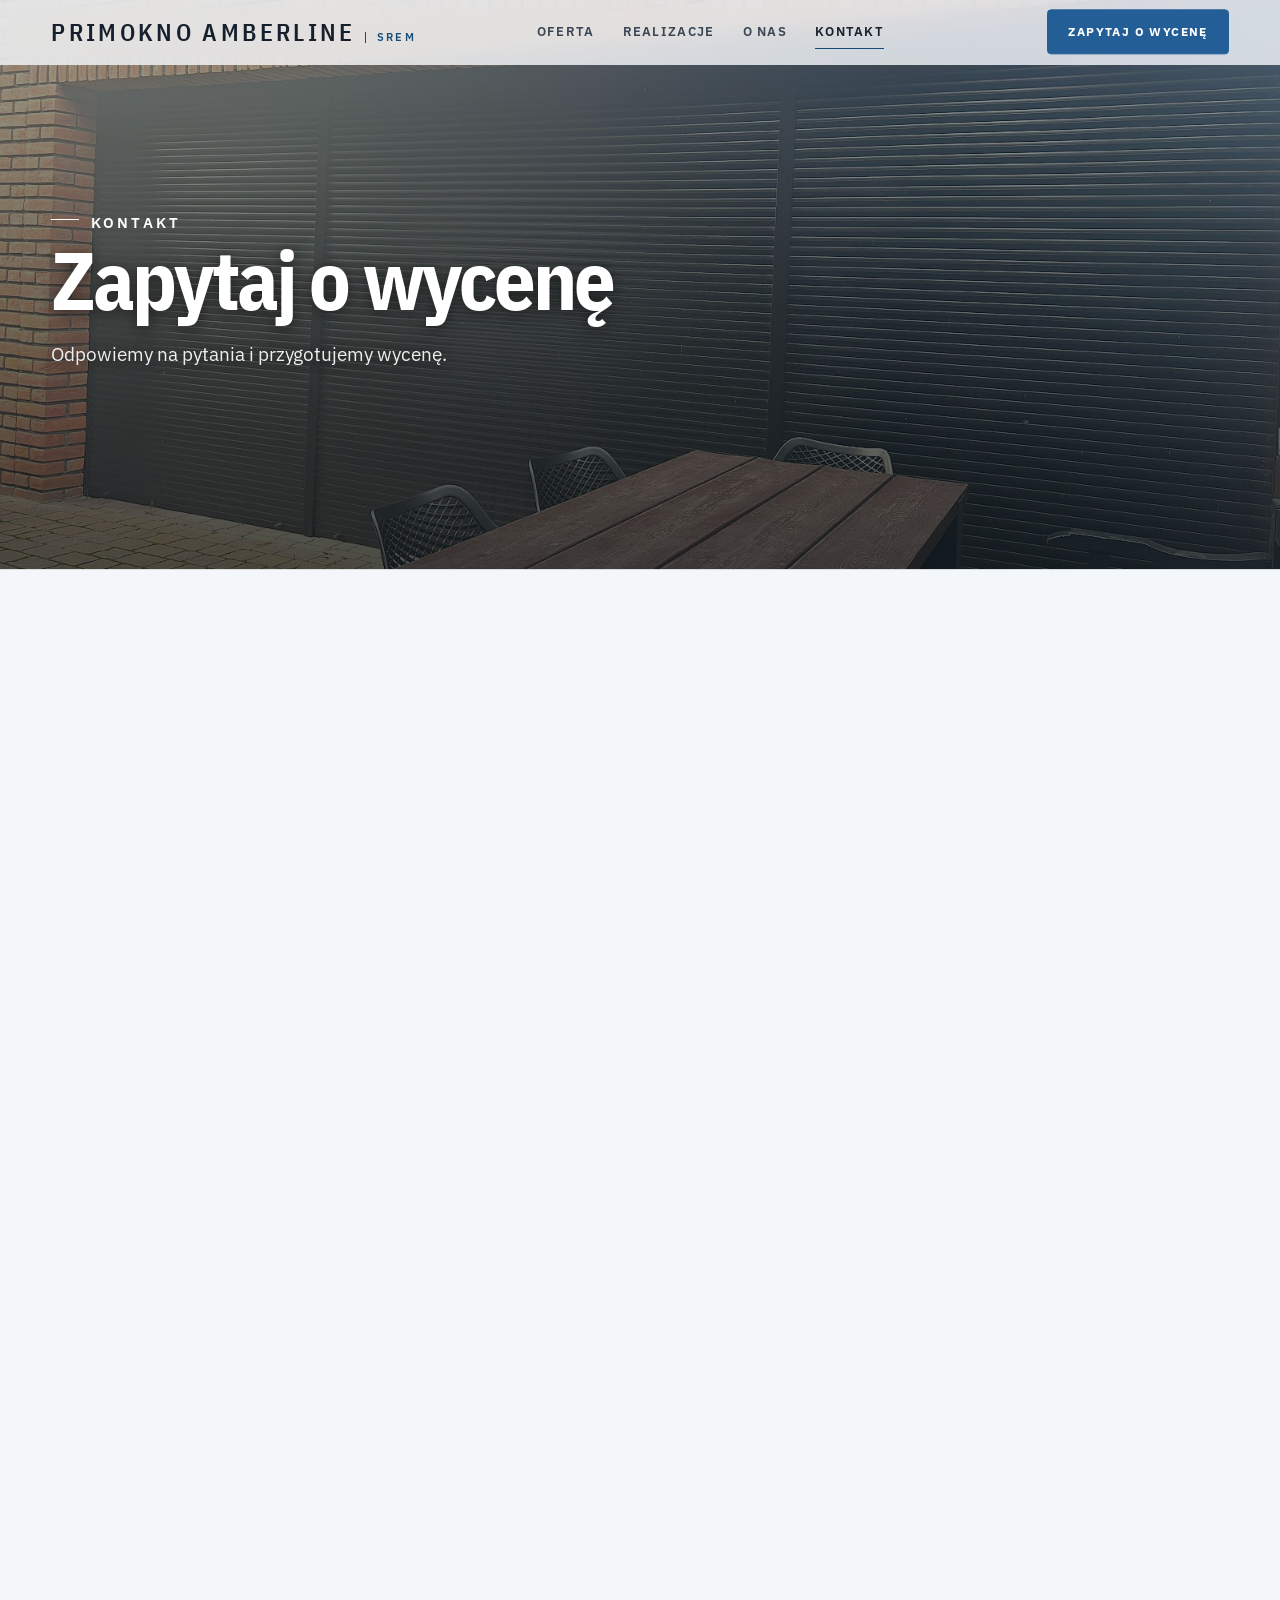
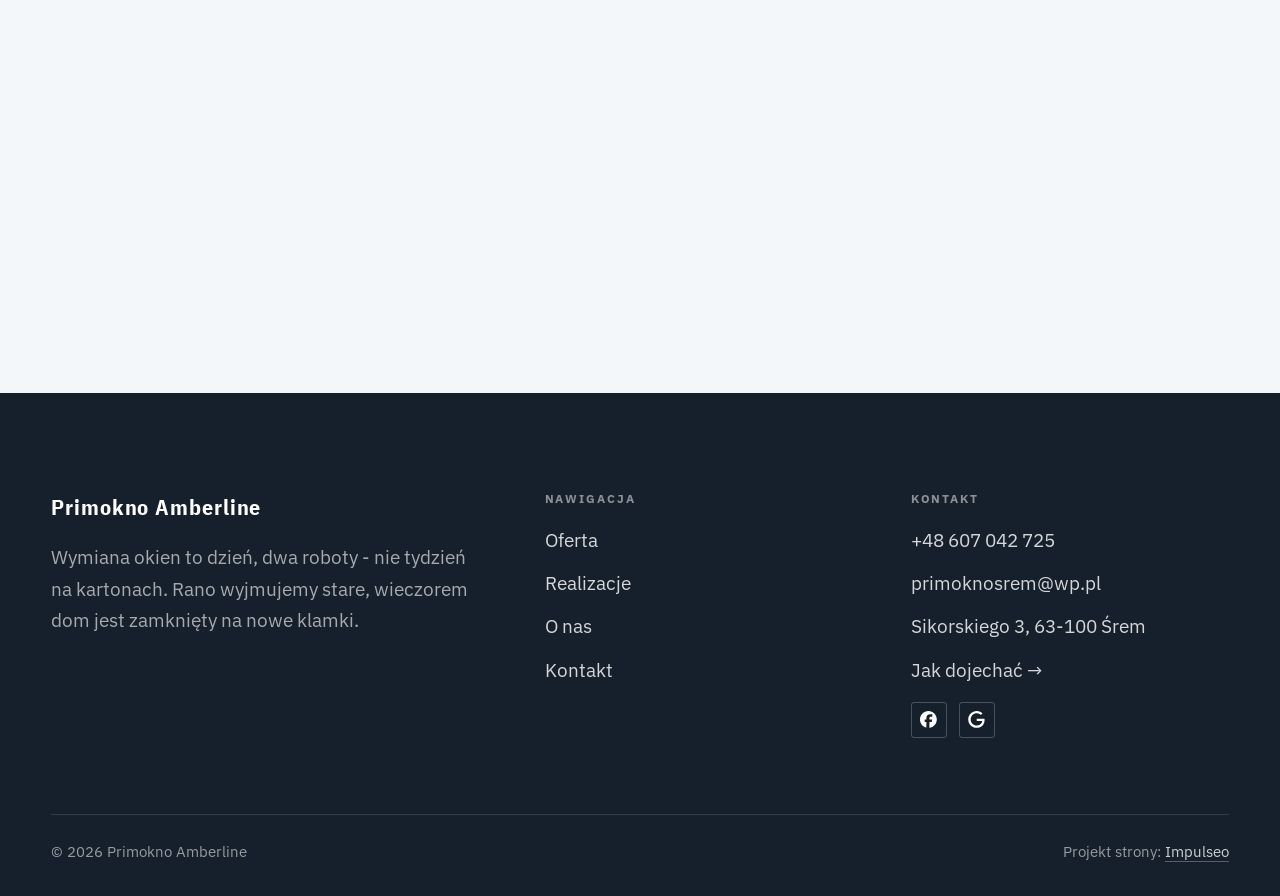
==== kontakt.html @ 6c0e85c3 "Strona demo: primokno-amberline" ====
<!DOCTYPE html>
<html lang="pl">
<head>
<meta charset="UTF-8">
<meta name="viewport" content="width=device-width, initial-scale=1.0">
<title>Kontakt - Primokno Amberline</title>
<meta name="description" content="Kontakt Primokno Amberline - Sikorskiego 3, 63-100 Śrem">
<link rel="canonical" href="https://kris20032.github.io/primokno-amberline/kontakt.html">
<meta name="robots" content="noindex, nofollow">
<meta property="og:type" content="website">
<meta property="og:locale" content="pl_PL">
<meta property="og:site_name" content="Primokno Amberline">
<meta property="og:title" content="Kontakt - Primokno Amberline">
<meta property="og:description" content="Kontakt Primokno Amberline - Sikorskiego 3, 63-100 Śrem">
<meta property="og:url" content="https://kris20032.github.io/primokno-amberline/kontakt.html">
<meta property="og:image" content="https://kris20032.github.io/primokno-amberline/img/og.jpg">
<meta property="og:image:width" content="1200">
<meta property="og:image:height" content="630">
<meta name="twitter:card" content="summary_large_image">
<link rel="preconnect" href="https://fonts.googleapis.com">
<link rel="preconnect" href="https://fonts.gstatic.com" crossorigin>
<link href="https://fonts.googleapis.com/css2?family=IBM+Plex+Sans+Condensed:wght@500;600;700&family=IBM+Plex+Sans:wght@400;500;600&display=swap" rel="stylesheet">
<link rel="stylesheet" href="assets/styles.css?v=f9ef40aa">
</head>
<body>

<header class="nav">
  <div class="wrap nav-inner">
    <a class="brand" href="index.html"><span class="name">Primokno Amberline</span><span class="sub">Śrem</span></a>
    <nav class="nav-links">
      <a href="oferta.html">Oferta</a>
      <a href="realizacje.html">Realizacje</a>
      <a href="o-nas.html">O nas</a>
      <a href="kontakt.html" class="active" aria-current="page">Kontakt</a>
      <a href="kontakt.html" class="btn btn-accent">Zapytaj o wycenę</a>
    </nav>
    <button class="nav-toggle" aria-label="Menu"><span></span><span></span><span></span></button>
  </div>
</header>

<main>
<section class="pagehead">
  <img src="img/g1.jpg" alt="Primokno Amberline - Zapytaj o wycenę" width="1600" height="1200" decoding="async">
  <div class="wrap">
    <span class="eyebrow">Kontakt</span>
    <h1>Zapytaj o wycenę</h1>
    <p>Odpowiemy na pytania i przygotujemy wycenę.</p>
  </div>
</section>
<section>
  <div class="wrap contact-grid">
    <div class="reveal">
      <span class="eyebrow">Dane kontaktowe</span>
      <h2 style="margin:var(--space-4) 0 var(--space-6)">Primokno Amberline</h2>
      <div class="info-list">
        <div class="info-row"><div class="ic"><svg class="ico-tel" width="16" height="16" viewBox="0 0 24 24" fill="none" aria-hidden="true"><path d="M6.6 10.8a15.5 15.5 0 0 0 6.6 6.6l2.2-2.2a1 1 0 0 1 1-.24 11.4 11.4 0 0 0 3.6.58 1 1 0 0 1 1 1V20a1 1 0 0 1-1 1A17 17 0 0 1 3 4a1 1 0 0 1 1-1h3.5a1 1 0 0 1 1 1c0 1.25.2 2.46.58 3.6a1 1 0 0 1-.25 1l-2.23 2.2Z" fill="currentColor"/></svg></div><div><div class="lbl">Telefon</div><a class="val" href="tel:+48607042725">+48 607 042 725</a></div></div>
        <div class="info-row"><div class="ic"><svg class="ico-mail" width="16" height="16" viewBox="0 0 24 24" fill="none" aria-hidden="true"><rect x="3.2" y="5.5" width="17.6" height="13" rx="1.6" stroke="currentColor" stroke-width="1.6"/><path d="M4 7l8 6 8-6" stroke="currentColor" stroke-width="1.6" stroke-linecap="round" stroke-linejoin="round"/></svg></div><div><div class="lbl">E-mail</div><a class="val" href="mailto:primoknosrem@wp.pl">primoknosrem@wp.pl</a></div></div>
        <div class="info-row"><div class="ic"><svg class="ico-pin" width="16" height="16" viewBox="0 0 24 24" fill="none" aria-hidden="true"><path d="M12 21s7-6.1 7-11.5A7 7 0 0 0 5 9.5C5 14.9 12 21 12 21Z" stroke="currentColor" stroke-width="1.6" fill="none"/><circle cx="12" cy="9.5" r="2.4" fill="currentColor"/></svg></div><div><div class="lbl">Adres</div><div class="val">Sikorskiego 3, 63-100 Śrem</div></div></div>
      </div>
    </div>
    <div class="reveal">
      <form class="form" action="https://formsubmit.co/primoknosrem@wp.pl" method="POST">
        <input type="hidden" name="_subject" value="Zapytanie ze strony Primokno Amberline">
        <input type="hidden" name="_captcha" value="false">
        <input type="hidden" name="_template" value="table">
        <div class="fld"><label for="name">Imię / firma</label><input id="name" name="name" type="text" placeholder="np. Jan Kowalski" required></div>
        <div class="fld"><label for="email">E-mail</label><input id="email" name="email" type="email" placeholder="adres@email.pl" required></div>
        <div class="fld"><label for="phone">Telefon</label><input id="phone" name="phone" type="tel" placeholder="+48 ..."></div>
        <div class="fld"><label for="msg">Czego dotyczy zapytanie?</label><textarea id="msg" name="message" placeholder="Napisz krótko, w czym możemy pomóc" required></textarea></div>
        <button type="submit" class="btn btn-accent" style="width:100%;justify-content:center">Wyślij zapytanie <span class="arr">→</span></button>
        <p class="note">Wiadomość trafi bezpośrednio do nas. Można też zadzwonić: +48 607 042 725.</p>
      </form>
    </div>
  </div>
</section>
<section style="padding-top:0">
  <div class="wrap reveal">
    <iframe class="map" title="Primokno Amberline - Śrem" src="https://maps.google.com/maps?q=52.0890718%2C17.0141598&z=15&output=embed" loading="lazy" referrerpolicy="no-referrer-when-downgrade"></iframe>
  </div>
</section>
</main>

<footer>
  <div class="wrap">
    <div class="foot-grid">
      <div class="foot-brand">
        <div class="name">Primokno Amberline</div>
        <p>Wymiana okien to dzień, dwa roboty - nie tydzień na kartonach. Rano wyjmujemy stare, wieczorem dom jest zamknięty na nowe klamki.</p>
      </div>
      <div class="foot-col">
        <h4>Nawigacja</h4>
        <a href="oferta.html">Oferta</a>
        <a href="realizacje.html">Realizacje</a>
        <a href="o-nas.html">O nas</a>
        <a href="kontakt.html">Kontakt</a>
      </div>
      <div class="foot-col">
        <h4>Kontakt</h4>
        <a href="tel:+48607042725">+48 607 042 725</a>
        <a href="mailto:primoknosrem@wp.pl">primoknosrem@wp.pl</a>
        <p>Sikorskiego 3, 63-100 Śrem</p>
        <a href="https://maps.google.com/?cid=6396037411283743260&g_mp=Cidnb29nbGUubWFwcy5wbGFjZXMudjEuUGxhY2VzLlNlYXJjaFRleHQQAhgEIAA" target="_blank" rel="noopener">Jak dojechać →</a>
      <div class="foot-soc">
        <a class="soc" href="https://www.facebook.com/p/Primokno-Amberline-100063574358501/?locale=pl_PL" target="_blank" rel="noopener" aria-label="Facebook - Primokno Amberline"><svg viewBox="0 0 24 24" aria-hidden="true" focusable="false"><path d="M9.101 23.691v-7.98H6.627v-3.667h2.474v-1.58c0-4.085 1.848-5.978 5.858-5.978.401 0 .955.042 1.468.103a8.68 8.68 0 0 1 1.141.195v3.325a8.623 8.623 0 0 0-.653-.036 26.805 26.805 0 0 0-.733-.009c-.707 0-1.259.096-1.675.309a1.686 1.686 0 0 0-.679.622c-.258.42-.374.995-.374 1.752v1.297h3.919l-.386 2.103-.287 1.564h-3.246v8.245C19.396 23.238 24 18.179 24 12.044c0-6.627-5.373-12-12-12s-12 5.373-12 12c0 5.628 3.874 10.35 9.101 11.647Z" fill="currentColor"/></svg></a>
        <a class="soc" href="https://maps.google.com/?cid=6396037411283743260&g_mp=Cidnb29nbGUubWFwcy5wbGFjZXMudjEuUGxhY2VzLlNlYXJjaFRleHQQAhgEIAA" target="_blank" rel="noopener" aria-label="Google - Primokno Amberline"><svg viewBox="0 0 24 24" aria-hidden="true" focusable="false"><path d="M12.48 10.92v3.28h7.84c-.24 1.84-.853 3.187-1.787 4.133-1.147 1.147-2.933 2.4-6.053 2.4-4.827 0-8.6-3.893-8.6-8.72s3.773-8.72 8.6-8.72c2.6 0 4.507 1.027 5.907 2.347l2.307-2.307C18.747 1.44 16.133 0 12.48 0 5.867 0 .307 5.387.307 12s5.56 12 12.173 12c3.573 0 6.267-1.173 8.373-3.36 2.16-2.16 2.84-5.213 2.84-7.667 0-.76-.053-1.467-.173-2.053H12.48z" fill="currentColor"/></svg></a>
      </div>
      </div>
    </div>
    <div class="foot-bot">
      <span>© 2026 Primokno Amberline</span>
      <span>Projekt strony: <a class="foot-credit" href="https://impulseo.pl" target="_blank" rel="noopener">Impulseo</a></span>
    </div>
  </div>
</footer>
<div class="sticky-reserve"><a class="sr-book" href="kontakt.html">Zapytaj o wycenę</a><a class="sr-call" href="tel:+48607042725" aria-label="Zadzwoń"><svg class="ico-tel" width="16" height="16" viewBox="0 0 24 24" fill="none" aria-hidden="true"><path d="M6.6 10.8a15.5 15.5 0 0 0 6.6 6.6l2.2-2.2a1 1 0 0 1 1-.24 11.4 11.4 0 0 0 3.6.58 1 1 0 0 1 1 1V20a1 1 0 0 1-1 1A17 17 0 0 1 3 4a1 1 0 0 1 1-1h3.5a1 1 0 0 1 1 1c0 1.25.2 2.46.58 3.6a1 1 0 0 1-.25 1l-2.23 2.2Z" fill="currentColor"/></svg></a></div>
<div class="demo-wazne" data-do="2026-11-10" data-cykl="3" hidden><svg class="dw-ico" width="13" height="13" viewBox="0 0 24 24" fill="none" aria-hidden="true"><circle cx="12" cy="12" r="8.6" stroke="currentColor" stroke-width="1.8"/><path d="M12 7.2V12l3.3 2" stroke="currentColor" stroke-width="1.8" stroke-linecap="round"/></svg><span class="dw-txt"></span></div>

<script src="assets/main.js"></script>
</body>
</html>
---- assets/styles.css ----
/* ============================================================
   STOLBASZ — premium, architektoniczny B2B fit-out
   Jasna paleta, zero brązu. System wg premium-web-craft.
   Projekt strony: Impulseo (impulseo.pl)
   ============================================================ */

:root{
  /* PALETA — jasna, architektoniczna, chłodna */
  --paper:#F4F7FA;          /* główne tło */
  --paper-2:#E7EDF3;        /* sekcje alternatywne (chłodny jasny szary) */
  --paper-3:#E7EDF3;        /* delikatne wypełnienia */
  --ink:#16202C;            /* tekst główny — chłodny grafit */
  --ink-soft:#3A4654;       /* nagłówki drugorzędne */
  --muted:#5C6672;          /* tekst poboczny */
  --line:rgba(22,32,44,.12);/* hairline */
  --accent:#235E96;         /* stonowany petrol-slate — jedyny akcent */
  --accent-d:#1A4A78;
  --accent-soft:rgba(35,94,150,.10);
  --dark:#16202C;           /* sekcje ciemne (stopka/CTA) */

  /* HOVER ZDJĘĆ — JEDEN standard dla całego silnika (decyzja K. 04.08.2026, artefakt z wariantami).
     AKTUALNE (K.+Szymon 09.08.2026, wybór z artefaktu 6 wariantów): zoom 1.05 przy 1.4s -
     przy tak długim czasie mocniejszy kadr NIE skacze, tylko „oddycha". Poprzedni standard
     (1.02 / .55s z 04.08) odbierany jako dynamiczny i szybki.
     Spoczynek lekko przygaszony, ale TYLKO tam, gdzie jest mysz (@media hover:hover) —
     na telefonie zdjęcia zostają w pełnej jasności. */
  --img-zoom:1.05;                   /* K.+Szymon 09.08: wariant F z artefaktu porównawczego */
  --img-rest:brightness(.95) saturate(.99);
  --img-hot:brightness(1.06) saturate(1.05);
  --img-dur:1.4s;                    /* K.+Szymon 09.08 (wariant F): powoli = elegancko */
  --img-ease:cubic-bezier(.16,.84,.44,1);  /* miękki ogon, efekt „oddychania" */

  /* ODSTĘPY — skala 4/8 */
  --space-1:4px; --space-2:8px; --space-3:12px; --space-4:16px; --space-5:24px;
  --space-6:32px; --space-7:48px; --space-8:64px; --space-9:96px; --space-10:128px;

  /* TYPOGRAFIA — fluid clamp() (skala podbita 16.07.2026: większe, czytelniejsze litery — uwaga Adama) */
  --text-sm:clamp(.9rem,.87rem + .12vw,1rem);
  --text-base:clamp(1.08rem,1.04rem + .18vw,1.2rem);
  --text-lg:clamp(1.24rem,1.15rem + .34vw,1.44rem);
  --text-h3:clamp(1.34rem,1.22rem + .55vw,1.66rem);
  --text-h2:clamp(2.1rem,1.66rem + 2.1vw,3.1rem);
  --text-h1:clamp(2.9rem,2.1rem + 4vw,5.1rem);

  /* PROMIENIE — architektoniczne, raczej ostre */
  --r-sm:3px; --r-md:6px; --r-lg:10px;

  /* RUCH */
  --ease:cubic-bezier(.25,.46,.45,.94); --dur:.24s;

  /* CIENIE — miękkie, warstwowe */
  --sh-sm:0 1px 2px rgba(16,24,32,.04), 0 2px 8px rgba(16,24,32,.05);
  --sh-md:0 2px 6px rgba(16,24,32,.05), 0 12px 28px -8px rgba(16,24,32,.12);
  --sh-lg:0 6px 14px rgba(16,24,32,.07), 0 26px 56px -18px rgba(16,24,32,.22);

  --hairline:1px solid var(--line);

  --font-display:'IBM Plex Sans Condensed','IBM Plex Sans',sans-serif;
  --font-body:'IBM Plex Sans',sans-serif;
}

*{box-sizing:border-box;margin:0;padding:0}
html{scroll-behavior:smooth}
body{
  font-family:var(--font-body);
  font-size:var(--text-base);
  line-height:1.65;
  color:var(--ink);
  background:var(--paper);
  -webkit-font-smoothing:antialiased;
  text-rendering:optimizeLegibility;
}
img{max-width:100%;height:auto;display:block}  /* height:auto = width/height z atrybutów trzyma proporcje (TOP#12) */
a{color:inherit;text-decoration:none}

.wrap{width:min(92%,1180px);margin-inline:auto}
section{padding-block:clamp(52px,6.5vw,96px)}

h1,h2,h3{font-family:var(--font-display);font-weight:700;line-height:1.08;letter-spacing:-.02em;color:var(--ink)}
h1{font-size:var(--text-h1);letter-spacing:-.035em}
h2{font-size:var(--text-h2);letter-spacing:-.025em}
h3{font-size:var(--text-h3)}
/* MIARA — długość wiersza. WCAG 2.2 SC 1.4.8: max 80 znaków; Butterick: 45–90.
   68ch daje realnie 72–78 znaków polskiego tekstu, czyli z zapasem pod granicą.
   Wcześniej limit miał TYLKO <p> — <li>, <blockquote> i <dd> nie miały żadnego,
   i to jedyny powód, dla którego 23 bloki na dwóch oddanych stronach jadą po
   83–106 znaków w wierszu (pomiar 07.08.2026, bramka `miara`).
   ⚠️ Listy i definicje ograniczamy TYLKO bez klasy: `ul`/`ol` z klasą to u nas
   układ (siatki kafli, menu), a nie tekst ciągły — tam miarę wyznacza układ. */
/* 60ch, nie 68ch (K. 10.08): po zmianie fontów na węższe kroje (DM Sans i spółka)
   w 68ch mieściło się ~90 znaków - bramka pikselowa słusznie zgłaszała przekroczenie
   granicy 80. Pomiar na żywej przeglądarce: 60ch = 90 znaków, 53ch = ~78 znaków, czyli normę WCAG 1.4.8. */
:root{ --miara:53ch }
p{max-width:min(100%,var(--miara))}
blockquote,
ul:not([class])>li, ol:not([class])>li,
dl:not([class])>dd{max-width:min(100%,var(--miara))}

/* ⚠️ Świadomie BEZ wyjątku `.tile p,.card p,.svc p{max-width:none}`, choć nasuwa się sam:
   te akapity BYŁY już ograniczone (stare `p{max-width:65ch}`), więc „wyjątek" nie odblokowałby
   niczego nowego — tylko ROZLUŹNIŁ stan sprzed zmiany na wszystkich demach naraz.
   `figcaption` żadna z reguł wyżej nie dotyczy, więc też nie potrzebuje zwolnienia. */

/* ŁAMANIE. `balance` wyrównuje długości wierszy w nagłówku, `pretty` pilnuje ostatniego
   wiersza akapitu, żeby nie został w nim jeden wyraz. Obsługiwane od Chrome 117 /
   Safari 17.5; starsze przeglądarki po prostu ignorują tę własność.
   `text-wrap:pretty` nie występowało dotąd ANI RAZ w silniku ani w repo klientów. */
h1,h2,h3,.lead,.lede{text-wrap:balance}
p,li,blockquote,dd{text-wrap:pretty}

.eyebrow{
  font-family:var(--font-body);
  font-size:var(--text-sm);
  font-weight:600;
  letter-spacing:.18em;
  text-transform:uppercase;
  color:var(--accent);
  display:inline-flex;align-items:center;gap:var(--space-3);
}
/* flex:none + margin-top = kreska trzyma się PIERWSZEJ linii. Wcześniej align-items:center
   centrowało ją względem całego bloku i przy zawinięciu (długi kicker typu
   „…WNĘTRZ · LESZNO · OD 2019") druga linia lądowała z brzydkim wcięciem. */
.eyebrow{align-items:flex-start}
.eyebrow>*,.eyebrow{text-wrap:balance}   /* dlugi kicker lamal sie na sierote typu samo „2019" w drugiej linii */
.eyebrow::before{content:"";width:28px;height:1px;background:var(--accent);display:inline-block;flex:none;margin-top:.62em}

.muted{color:var(--muted)}
.lead{font-size:var(--text-lg);line-height:1.55;color:var(--ink-soft);max-width:50ch}

/* ---------- BUTTONS ---------- */
.btn{
  display:inline-flex;align-items:center;gap:var(--space-2);
  font-weight:600;font-size:var(--text-sm);letter-spacing:.02em;
  padding:var(--space-4) var(--space-6);
  border-radius:var(--r-sm);
  transition:transform var(--dur) var(--ease),box-shadow var(--dur) var(--ease),background var(--dur) var(--ease);
  cursor:pointer;border:1px solid transparent;
}
.btn-accent{background:var(--accent);color:#fff;box-shadow:var(--sh-sm)}
.btn-accent:hover{background:var(--accent-d);transform:translateY(-2px);box-shadow:var(--sh-md)}
.btn-accent:active{transform:translateY(0);box-shadow:var(--sh-sm)}
.btn-ghost{background:transparent;color:var(--ink);border-color:var(--line)}
.btn-ghost:hover{border-color:var(--accent);color:var(--accent);transform:translateY(-2px)}
.btn-light{background:#fff;color:var(--ink);box-shadow:var(--sh-sm)}
.btn-light:hover{transform:translateY(-2px);box-shadow:var(--sh-md)}
.btn .arr{transition:transform var(--dur) var(--ease)}
.btn:hover .arr{transform:translateX(4px)}

/* ---------- NAV ---------- */
.nav{
  position:sticky;top:0;z-index:50;
  background:color-mix(in srgb,var(--paper) 88%,transparent);
  backdrop-filter:saturate(140%) blur(10px);
  border-bottom:var(--hairline);
}
.nav-inner{display:flex;align-items:center;justify-content:space-between;gap:var(--space-5);height:72px}
/* ANTY-NACHODZENIE (K. 05.08.2026): długa nazwa firmy + przycisk z pełnym numerem nie mieściły się w pasku
   i flex ściskał linki PONIŻEJ ich treści - "Kontakt" wchodził na ramkę "Zadzwoń +48 ...". Teraz ustępuje
   nazwa marki (skrót wielokropkiem), a menu i przycisk nigdy się nie kurczą ani nie zachodzą na siebie. */
.brand{display:flex;flex-direction:column;line-height:1;min-width:0;flex:0 1 auto}
.brand .name{font-family:var(--font-display);font-weight:800;font-size:1.35rem;letter-spacing:.04em;white-space:nowrap;overflow:hidden;text-overflow:ellipsis}
.brand .sub{font-size:.62rem;letter-spacing:.34em;text-transform:uppercase;color:var(--muted);margin-top:5px;white-space:nowrap;overflow:hidden;text-overflow:ellipsis}
.nav-links{display:flex;align-items:center;gap:var(--space-6);flex:0 0 auto}
.nav-links a{font-size:var(--text-sm);font-weight:500;color:var(--ink-soft);position:relative;padding-block:4px;white-space:nowrap;transition:color var(--dur) var(--ease)}
.nav-links a::after{content:"";position:absolute;left:0;bottom:0;width:0;height:1.5px;background:var(--accent);transition:width var(--dur) var(--ease)}
.nav-links a:hover,.nav-links a.active{color:var(--ink)}
.nav-links a:hover::after,.nav-links a.active::after{width:100%}
.nav-links .btn{padding:var(--space-2) var(--space-5)}
/* przyciski w nav: właściwy kolor (przebij .nav-links a) + bez podkreślenia */
.nav-links a.btn-accent{color:#fff}
.nav-links a.btn-ghost,.nav-links a.btn-light{color:var(--ink)}
/* CTA w pasku: NIE podkreślenie spod linków menu, ale ten sam przelatujący błysk,
   co na wszystkich innych przyciskach (zgłoszenie K. 13.08.2026 - „na hero jest efekt
   światła przechodzącego przez przycisk, na navbarze go nie ma, a mają być identyczne").
   Reguła `.nav-links a::after` jest silniejsza od `.btn::after`, więc trzeba jej
   geometrię wyzerować i wpisać połysk z nazwy - samo `display:none` gasiło efekt. */
.nav-links a.btn::after{
  display:block;content:"";position:absolute;inset:0;z-index:-1;pointer-events:none;
  width:auto;height:auto;border-radius:inherit;   /* kasuje geometrię podkreślenia (width:0;height:1.5px) */
  background:linear-gradient(100deg,transparent 32%,rgba(255,255,255,.20) 50%,transparent 68%);
  translate:-120% 0}
@media (prefers-reduced-motion:no-preference){
  .nav-links a.btn:hover::after{translate:120% 0;transition:translate .75s var(--mt-ease,cubic-bezier(.16,.84,.44,1))}
}
.nav-toggle{display:none;background:none;border:none;cursor:pointer;flex-direction:column;gap:5px;padding:8px}
.nav-toggle span{width:24px;height:2px;background:var(--ink);transition:var(--dur)}
/* Ciasny zakres MIĘDZY menu mobilnym a pełnym pulpitem: zbijamy odstępy i nazwę marki,
   żeby wszystko zmieściło się naturalnie, zanim w ogóle dojdzie do skracania wielokropkiem. */
@media(max-width:1280px) and (min-width:921px){
  .nav-links{gap:var(--space-4)}
  .nav-links .btn{padding:var(--space-2) var(--space-4)}
  .brand .name{font-size:1.15rem}
}

/* ---------- HERO (split) ---------- */
.hero{position:relative;overflow:hidden;border-bottom:var(--hairline)}
.hero-grid{display:grid;grid-template-columns:1.05fr .95fr;gap:clamp(24px,4vw,60px);align-items:center;
  padding-block:clamp(36px,4.5vw,64px)}
.hero-copy .eyebrow{margin-bottom:var(--space-5)}
.hero-copy h1{margin-bottom:var(--space-5)}
.hero-copy .lead{margin-bottom:var(--space-7)}
.hero-actions{display:flex;flex-wrap:wrap;gap:var(--space-4)}
.hero-art{position:relative;aspect-ratio:4/3;border-radius:var(--r-lg);overflow:hidden;box-shadow:var(--sh-lg)}
.hero-art img{width:100%;height:100%;object-fit:cover}
.hero-art::after{content:"";position:absolute;inset:0;background:linear-gradient(180deg,transparent 55%,rgba(18,24,28,.28))}
.hero-badge{position:absolute;left:var(--space-5);bottom:var(--space-5);z-index:2;
  background:rgba(252,252,251,.94);backdrop-filter:blur(4px);
  border-radius:var(--r-md);padding:var(--space-4) var(--space-5);box-shadow:var(--sh-md);max-width:78%}
.hero-badge strong{display:block;font-family:var(--font-display);font-size:1rem;letter-spacing:-.01em}
.hero-badge span{font-size:var(--text-sm);color:var(--muted)}

/* ---------- HERO duży / kinowy (strona główna) ---------- */
.hero-cine{position:relative;min-height:clamp(560px,82vh,840px);min-height:clamp(560px,82svh,840px);display:flex;align-items:center;overflow:hidden;border-bottom:var(--hairline)}
.hero-cine>img{position:absolute;inset:0;width:100%;height:100%;object-fit:cover;z-index:0}
.hero-cine::after{content:"";position:absolute;inset:0;z-index:1;
  background:linear-gradient(95deg,rgba(13,18,23,.86) 0%,rgba(13,18,23,.64) 32%,rgba(13,18,23,.24) 62%,rgba(13,18,23,.04) 100%)}
.hero-cine .wrap{position:relative;z-index:2;padding-block:var(--space-8)}
.hero-cine .hero-copy{max-width:660px}
.hero-cine .eyebrow{color:#fff;margin-bottom:var(--space-5)}
.hero-cine .eyebrow::before{background:#fff}
.hero-cine h1{color:#fff;margin-bottom:var(--space-5);font-size:clamp(2.9rem,2rem + 4.4vw,5.2rem);text-wrap:balance}
.hero-cine .lead{color:rgba(255,255,255,.92);max-width:48ch;margin-bottom:var(--space-7)}
.hero-cine .hero-actions{display:flex;flex-wrap:wrap;gap:var(--space-4)}
/* NISKIE OKNO (laptop z dokiem i paskami przeglądarki ma ~700-780 px wysokości widoku):
   H1 do 5.2rem + długi lead nie mieściły się i przyciski wypadały POD krawędź ekranu -
   klient widział stronę bez ani jednego CTA. Skalujemy w dół, zamiast przycinać treść. */
@media(min-width:821px) and (max-height:820px){
  .hero-cine{min-height:clamp(520px,94svh,780px)}
  .hero-cine .wrap{padding-block:var(--space-6)}
  .hero-cine h1{font-size:clamp(2.2rem,1.5rem + 2.6vw,3.6rem);margin-bottom:var(--space-4)}
  .hero-cine .eyebrow{margin-bottom:var(--space-4)}
  .hero-cine .lead{margin-bottom:var(--space-5);max-width:44ch}
}
@media(max-width:680px){
  .hero-cine{min-height:clamp(520px,76vh,640px);min-height:clamp(520px,76svh,640px);align-items:flex-end}
  .hero-cine::after{background:linear-gradient(0deg,rgba(13,18,23,.9) 6%,rgba(13,18,23,.45) 55%,rgba(13,18,23,.25) 100%)}
  .hero-cine .wrap{padding-bottom:var(--space-9)}
  /* TELEFON (~90% oglądających): lead potrafił zająć 8 linii i zepchnąć CTA poza pierwszy ekran.
     Zwężamy interlinię i skalę - treści nie ucinamy, bo to ona sprzedaje. */
  .hero-cine .lead{font-size:.98rem;line-height:1.5;margin-bottom:var(--space-5)}
  .hero-cine .eyebrow{font-size:.72rem;letter-spacing:.13em;margin-bottom:var(--space-4)}
  .hero-cine .eyebrow::before{width:20px}
  .hero-cine h1{margin-bottom:var(--space-4)}
}

/* full-bleed hero variant (podstrony) */
.pagehead{position:relative;min-height:46vh;min-height:46svh;display:flex;align-items:flex-end;overflow:hidden;border-bottom:var(--hairline)}
.pagehead img{position:absolute;inset:0;width:100%;height:100%;object-fit:cover}
/* 10.08.2026 (decyzja K.): mocniejsze przyciemnienie + cień pod tekstem. Bramka mierzyła na
   nagłówkach podstron 3,38-3,43:1 przy wymaganych 4,5 — jasne zdjęcie (hala, śnieg, niebo)
   podchodziło pod biały tekst. Zdjęcia klientów są różne, więc kontrast musi dawać WARSTWA,
   a nie szczęśliwy dobór kadru. */
.pagehead::after{content:"";position:absolute;inset:0;background:linear-gradient(180deg,rgba(18,24,28,.40),rgba(18,24,28,.76))}
.pagehead .wrap{position:relative;z-index:2;padding-block:var(--space-9);color:#fff}
.pagehead h1{color:#fff;max-width:18ch;text-shadow:0 2px 16px rgba(0,0,0,.55)}
.pagehead .eyebrow{color:#fff}
.pagehead .eyebrow::before{background:#fff}
.pagehead p{color:rgba(255,255,255,.92);margin-top:var(--space-4);max-width:54ch;text-shadow:0 1px 12px rgba(0,0,0,.5)}

/* ---------- STRIP (pasek skrótów / liczby) ---------- */
.strip{background:var(--dark);color:#fff}
/* PASEK HASEŁ — standard 04.08.2026 (decyzja K.): 5 haseł w JEDNYM rzędzie, tekst WYŚRODKOWANY,
   węższe marginesy boczne niż reszta strony (pasek ma iść szerzej), równe wysokości kolumn. */
.strip .wrap{width:min(96%,1440px);display:grid;grid-template-columns:repeat(5,1fr);
  gap:var(--space-5);padding-block:var(--space-7);align-items:stretch}
.strip .item .k{font-family:var(--font-display);font-size:clamp(1.05rem,.82rem + .85vw,1.55rem);
  font-weight:800;letter-spacing:-.02em;color:#fff;line-height:1.18;text-wrap:balance}
.strip .item .v{font-size:var(--text-sm);color:rgba(255,255,255,.66);margin-top:var(--space-2);line-height:1.4}
.strip .item{border-left:2px solid var(--accent);padding-inline:var(--space-4);
  text-align:center;display:flex;flex-direction:column;justify-content:center}
/* liczba kolumn = liczba haseł, żeby ostatnie nie zostawało samo w drugim rzędzie.
   Klasę n-N nadaje multipage.py; domyślnie (bez klasy) pasek jest 5-kolumnowy. */
.strip.n-2 .wrap{grid-template-columns:repeat(2,1fr)}
.strip.n-3 .wrap{grid-template-columns:repeat(3,1fr)}
.strip.n-4 .wrap{grid-template-columns:repeat(4,1fr);gap:var(--space-6)}
.strip.n-4 .item .k{font-size:clamp(1.3rem,1rem + 1.1vw,2rem)}
.strip.n-6 .wrap{grid-template-columns:repeat(6,1fr);gap:var(--space-4)}
.strip.n-6 .item .k{font-size:clamp(.98rem,.8rem + .7vw,1.35rem)}
/* równe łamanie: zamiast "długa linia + jedno słowo" obie linie zbliżonej długości */
.strip .item .k{text-wrap:balance}

/* ---------- SECTION HEAD ---------- */
.head{max-width:48rem;margin-bottom:var(--space-8)}
.head.center{margin-inline:auto;text-align:center}
.head .eyebrow{margin-bottom:var(--space-4)}
.head h2{margin-bottom:var(--space-4)}
.head p{color:var(--muted);font-size:var(--text-lg);line-height:1.55}
.head.center p{margin-inline:auto}

/* ---------- INTRO SPLIT ---------- */
.split{display:grid;grid-template-columns:.92fr 1.08fr;gap:clamp(28px,5vw,80px);align-items:center}
.split.rev{grid-template-columns:1.08fr .92fr}
.split.rev .split-art{order:-1}
.split-art{position:relative;aspect-ratio:5/4;border-radius:var(--r-lg);overflow:hidden;box-shadow:var(--sh-lg)}
.split-art img{width:100%;height:100%;object-fit:cover}
.split-copy h2{margin-bottom:var(--space-5)}
.split-copy p+p{margin-top:var(--space-4)}
.split-copy .btn{margin-top:var(--space-6)}

/* ---------- SERVICES (zakres) ---------- */
.svc-grid{display:grid;grid-template-columns:repeat(auto-fit,minmax(280px,1fr));gap:var(--space-5)}
.svc{background:#fff;border:var(--hairline);border-radius:var(--r-md);padding:var(--space-7) var(--space-6);
  transition:transform var(--dur) var(--ease),box-shadow var(--dur) var(--ease),border-color var(--dur) var(--ease);
  position:relative;overflow:hidden}
.svc::before{content:"";position:absolute;left:0;top:0;width:3px;height:0;background:var(--accent);transition:height var(--dur) var(--ease)}
.svc:hover{transform:translateY(-4px);box-shadow:var(--sh-md);border-color:transparent}
.svc:hover::before{height:100%}
.svc .ic{font-family:var(--font-display);font-size:.8rem;font-weight:700;letter-spacing:.12em;color:var(--accent);margin-bottom:var(--space-4)}
.svc h3{margin-bottom:var(--space-3);font-size:1.22rem}
.svc p{color:var(--muted);font-size:var(--text-base);line-height:1.6}

/* big detailed service rows */
.svc-row{display:grid;grid-template-columns:.8fr 1.2fr;gap:clamp(20px,4vw,60px);align-items:center;padding-block:var(--space-8)}
.svc-row+.svc-row{border-top:var(--hairline)}
.svc-row.rev{grid-template-columns:1.2fr .8fr}
/* Naprzemienny układ wierszy oferty: co drugi wiersz ma zdjęcie po PRAWEJ.
   Było `order:-1` — martwy kod, bo zdjęcie i tak jest pierwszym dzieckiem w HTML,
   więc wszystkie wiersze wyglądały identycznie (zdjęcie zawsze z lewej), a `rev`
   zmieniało tylko szerokość kolumn. Znalezione 29.07.2026 przy różnicowaniu kierunków
   animacji (pomiar pozycji: art.mid 390/502 przy row.mid 756 — zawsze lewa strona). */
.svc-row.rev .svc-row-art{order:2}
.svc-row-art{aspect-ratio:4/3;border-radius:var(--r-md);overflow:hidden;box-shadow:var(--sh-md)}
.svc-row-art img{width:100%;height:100%;object-fit:cover}
.svc-row h3{font-size:1.5rem;margin-bottom:var(--space-4)}
.svc-row .num{font-family:var(--font-display);font-size:.85rem;font-weight:700;letter-spacing:.14em;color:var(--accent);display:block;margin-bottom:var(--space-3)}
.svc-row ul{list-style:none;margin-top:var(--space-4);display:flex;flex-direction:column;gap:var(--space-2)}
.svc-row li{position:relative;padding-left:var(--space-5);color:var(--muted);font-size:var(--text-base)}
.svc-row li::before{content:"";position:absolute;left:0;top:.62em;width:8px;height:1px;background:var(--accent)}

/* ---------- GALLERY (realizacje) ---------- */
.gallery{display:grid;grid-template-columns:repeat(12,1fr);gap:var(--space-4);grid-auto-rows:200px}
/* GALERIA MASONRY — pionowe zdjęcia (portrety beauty/wellness) bez przycinania: kolumny, height auto */
.gallery-masonry{column-count:3;column-gap:var(--space-4)}
@media(max-width:900px){.gallery-masonry{column-count:2}}
@media(max-width:560px){.gallery-masonry{column-count:1}}
.gallery-masonry .m-tile{break-inside:avoid;margin:0 0 var(--space-4);padding:0;position:relative;overflow:hidden;border-radius:var(--r-md);border:1px solid var(--line)}
.gallery-masonry .m-tile img{width:100%;height:auto;display:block}
.gallery-masonry .m-tile .cap{position:absolute;left:0;right:0;bottom:0;padding:var(--space-4);color:#fff;background:linear-gradient(0deg,rgba(0,0,0,.55),transparent);font-size:var(--text-sm)}
.gallery-masonry .m-tile .cap small{display:block;font-weight:400;opacity:.78;letter-spacing:.04em;text-transform:uppercase;font-size:.66rem;margin-top:3px}
.tile{position:relative;overflow:hidden;border-radius:var(--r-md);box-shadow:var(--sh-sm);
  transition:transform var(--dur) var(--ease),box-shadow var(--dur) var(--ease)}
.tile img{width:100%;height:100%;object-fit:cover;
  transition:transform var(--img-dur) var(--img-ease),filter var(--img-dur) var(--img-ease)}
.tile:hover{box-shadow:var(--sh-md)}
.tile .cap{position:absolute;left:0;right:0;bottom:0;padding:var(--space-5) var(--space-4) var(--space-4);
  /* mocniejszy spad + cien pod tekstem: na JASNYCH zdjeciach klienta (biale fronty, sciany)
     slaby gradient dawal kontrast ~1.5:1 zamiast wymaganych 3.6:1 (bramka wygladu, 10.08.2026) */
  background:linear-gradient(transparent 10%,rgba(18,24,28,.55) 40%,rgba(18,24,28,.88) 68%,rgba(18,24,28,.99));color:#fff;
  text-shadow:0 1px 2px rgba(0,0,0,.85),0 2px 10px rgba(0,0,0,.55);
  font-size:var(--text-sm);font-weight:600;letter-spacing:.01em;
  opacity:0;transform:translateY(8px);transition:var(--dur) var(--ease)}
.tile:hover .cap{opacity:1;transform:translateY(0)}
.tile .cap small{display:block;font-weight:400;opacity:.78;letter-spacing:.04em;text-transform:uppercase;font-size:.66rem;margin-top:3px}
/* bento spans */
.t-wide{grid-column:span 6}
.t-tall{grid-column:span 6;grid-row:span 2}
.t-std{grid-column:span 6}
.t-third{grid-column:span 4}
.t-two3{grid-column:span 8}

/* ---------- TRUST / WIARYGODNOŚĆ ---------- */
.trust{background:var(--paper-2)}
.trust-grid{display:grid;grid-template-columns:repeat(auto-fit,minmax(240px,1fr));gap:var(--space-5);margin-top:var(--space-7)}
.trust-card{background:#fff;border-radius:var(--r-md);padding:var(--space-7) var(--space-6);box-shadow:var(--sh-sm);border-top:3px solid var(--accent)}
.trust-card .big{font-family:var(--font-display);font-size:clamp(1.8rem,1.3rem + 1.6vw,2.6rem);font-weight:800;letter-spacing:-.02em;color:var(--ink);line-height:1}
.trust-card h3{font-size:1.12rem;margin:var(--space-3) 0 var(--space-2)}
.trust-card p{color:var(--muted);font-size:var(--text-base);line-height:1.55}

/* ---------- CTA band ---------- */
.cta{background:var(--dark);color:#fff;position:relative;overflow:hidden}
/* telefon w CTA: na ciemnym tle biały (domyślnie), rodziny z JASNYM tłem CTA
   nadpisują to u siebie - wcześniej kolor siedział w stylu inline i wygrywał z rodziną. */
.cta .btn-ghost-cta{color:#fff;border-color:rgba(255,255,255,.3)}
.cta .wrap{display:grid;grid-template-columns:1.4fr .6fr;gap:var(--space-7);align-items:center;position:relative;z-index:2}
.cta h2{color:#fff;max-width:20ch}
.cta p{color:rgba(255,255,255,.74);margin-top:var(--space-4)}
.cta-actions{display:flex;flex-direction:column;gap:var(--space-3);align-items:flex-start}
.cta::before{content:"";position:absolute;right:-80px;top:-80px;width:360px;height:360px;border-radius:50%;
  background:radial-gradient(circle,var(--accent-soft),transparent 70%)}

/* ---------- CONTACT ---------- */
.contact-grid{display:grid;grid-template-columns:.85fr 1.15fr;gap:clamp(28px,4vw,56px);align-items:start}
.info-list{display:flex;flex-direction:column;gap:var(--space-2)}
.info-row{display:flex;gap:var(--space-4);align-items:flex-start;padding-block:var(--space-4);border-bottom:var(--hairline)}
.info-row .ic{flex:none;width:42px;height:42px;display:grid;place-items:center;border-radius:50%;
  background:var(--accent-soft);color:var(--accent);font-size:1.05rem}
.info-row .lbl{font-size:.72rem;letter-spacing:.14em;text-transform:uppercase;color:var(--muted)}
.info-row .val{font-weight:600;font-size:var(--text-base);margin-top:2px}
.info-row a.val:hover{color:var(--accent)}
.map{border:none;border-radius:var(--r-lg);box-shadow:var(--sh-md);width:100%;height:100%;min-height:380px;filter:grayscale(.2) contrast(1.02)}
.form{background:#fff;border:var(--hairline);border-radius:var(--r-lg);padding:clamp(24px,3vw,40px);box-shadow:var(--sh-sm)}
.form .fld{margin-bottom:var(--space-5)}
.form label{display:block;font-size:var(--text-sm);font-weight:600;margin-bottom:var(--space-2)}
.form input,.form textarea{width:100%;font-family:inherit;font-size:var(--text-base);color:var(--ink);
  padding:var(--space-4);border:var(--hairline);border-radius:var(--r-sm);background:var(--paper);transition:border-color var(--dur)}
.form input:focus,.form textarea:focus{outline:none;border-color:var(--accent);background:#fff}
.form textarea{resize:vertical;min-height:120px}
.form .note{font-size:var(--text-sm);color:var(--muted);margin-top:var(--space-3)}

/* ---------- FOOTER ---------- */
footer{background:var(--dark);color:#fff;padding-block:var(--space-9) var(--space-6)}
.foot-grid{display:grid;grid-template-columns:1.4fr 1fr 1fr;gap:var(--space-7);margin-bottom:var(--space-8)}
.foot-brand .name{font-family:var(--font-display);font-weight:800;font-size:1.4rem;letter-spacing:.04em}
.foot-brand p{color:rgba(255,255,255,.62);margin-top:var(--space-4);font-size:var(--text-base);max-width:38ch}
.foot-col h4{font-size:.74rem;letter-spacing:.16em;text-transform:uppercase;color:rgba(255,255,255,.5);margin-bottom:var(--space-4)}
.foot-col a,.foot-col p{display:block;color:rgba(255,255,255,.82);font-size:var(--text-base);margin-bottom:var(--space-3)}
.foot-col a:hover{color:#fff}
.foot-bot{border-top:1px solid rgba(255,255,255,.12);padding-top:var(--space-5);display:flex;justify-content:space-between;flex-wrap:wrap;gap:var(--space-3);
  font-size:var(--text-sm);color:rgba(255,255,255,.55)}
.foot-bot a:hover{color:#fff}
/* Podpis w stopce = klikalny link do impulseo.pl (31.07.2026). Ma być WIDOCZNIE klikalny,
   ale nie krzyczeć - stąd sam kolor jaśniejszy + delikatne podkreślenie na najeździe. */
.foot-bot a.foot-credit{color:rgba(255,255,255,.78);text-decoration:none;border-bottom:1px solid rgba(255,255,255,.28)}
.foot-bot a.foot-credit:hover{color:#fff;border-bottom-color:#fff}

/* ---------- REVEAL ---------- */
.reveal{opacity:0;transform:translateY(22px);transition:opacity .6s var(--ease),transform .6s var(--ease)}
.reveal.in{opacity:1;transform:none}

/* ---------- RESPONSIVE ---------- */
@media(max-width:920px){
  .hero-grid,.split,.split.rev,.svc-row,.svc-row.rev,.cta .wrap,.contact-grid,.foot-grid{grid-template-columns:1fr}
  .split.rev .split-art,.svc-row.rev .svc-row-art{order:0}
  .hero-art{aspect-ratio:16/10;max-height:420px}
  .strip .wrap,.strip.n-2 .wrap,.strip.n-3 .wrap,.strip.n-4 .wrap,.strip.n-6 .wrap{grid-template-columns:repeat(2,1fr);gap:var(--space-6)}
  .strip .item .k,.strip.n-6 .item .k{font-size:clamp(1.3rem,1.1rem + 1vw,2rem)}
  .gallery{grid-auto-rows:180px}
  .t-wide,.t-tall,.t-std,.t-third,.t-two3{grid-column:span 6}
  .t-tall{grid-row:span 1}
  .cta-actions{flex-direction:row;flex-wrap:wrap}
  .foot-grid{gap:var(--space-6)}
}
@media(max-width:680px){
  .nav-links{position:fixed;inset:72px 0 auto 0;background:var(--paper);flex-direction:column;align-items:stretch;
    gap:0;padding:var(--space-4) 6%;border-bottom:var(--hairline);box-shadow:var(--sh-md);
    transform:translateY(-120%);transition:transform var(--dur) var(--ease)}
  .nav-links.open{transform:translateY(0)}
  .nav-links a{padding-block:var(--space-4);border-bottom:var(--hairline)}
  .nav-links .btn{margin-top:var(--space-3);justify-content:center}
  .nav-toggle{display:flex}
  .strip .wrap,.strip.n-2 .wrap,.strip.n-3 .wrap,.strip.n-4 .wrap,.strip.n-6 .wrap{grid-template-columns:1fr}
  .gallery{grid-template-columns:repeat(6,1fr)}
  .foot-grid{grid-template-columns:1fr}
}
@media(prefers-reduced-motion:reduce){
  /* audyt 09.08 TOP#14: samo skrócenie duration przy animacji INFINITE = stroboskop
     (pętla .01ms miga ekranem); iteration-count:1 gasi pętlę naprawdę. Pseudoelementy
     też - tła hero (gastro/studio) animują ::before/img, blanket na * ich nie łapał. */
  *,*::before,*::after{animation-duration:.01ms!important;animation-iteration-count:1!important;animation-delay:0s!important;transition:none!important}
  .reveal{opacity:1!important;transform:none!important}
  html{scroll-behavior:auto}
}

/* ============================================================
   PREMIUM LAYER — destylat deep-researchu branż (anty-AI, spokój).
   Zmienne STOLBASZ (--accent/--ink/--paper/--line/--dark). Ruch ledwo
   zauważalny, krzywa cubic-bezier(.16,.84,.44,1); prefers-reduced-motion
   pokryte blanketem wyżej. Karty hairline zamiast cieni = #1 sygnał „nie-AI".
   ============================================================ */

/* więcej oddechu między sekcjami (liderzy: 110-130px) */
section{padding-block:clamp(64px,8vw,128px)}

/* 1) Aksamitny reveal — dłuższa, miękka krzywa zamiast „skoku" */
.reveal{transition:opacity .9s cubic-bezier(.16,.84,.44,1),transform .9s cubic-bezier(.16,.84,.44,1);will-change:opacity,transform}
/* stagger TYLKO w galerii (tam pozycja = porządek dzieci) */
.gallery .reveal:nth-child(2){transition-delay:.07s}
.gallery .reveal:nth-child(3){transition-delay:.14s}
.gallery .reveal:nth-child(4){transition-delay:.21s}
.gallery .reveal:nth-child(5){transition-delay:.28s}
.gallery .reveal:nth-child(6){transition-delay:.35s}

/* 2) Hero STATYCZNY na .hero-cine — Ken Burns CAŁKIEM WYŁĄCZONY 26.06 (3. zgłoszenie Szymona).
   GENEZA: animowanie scale na <img> hero z teksturami (cegły/framugi) re-samplinguje obraz
   klatka po klatce → na części ekranów drobne drganie/shimmer = „heroshot się trzęsie".
   translateY usunięto wcześniej, scale-only + will-change/GPU NIE wystarczyły do GWARANCJI gładkości.
   Krzysztof zażądał pewności („make sure, że błąd się nie pojawi") > efekt. Zero animacji = 0% drgania.
   Delikatny zoom zostaje TYLKO w pełnoekranowych hero gastro/studio (hg-bg/hs-bg — tło, inny
   mechanizm, chwalone, nigdy nie zgłaszane). NIE wracać do KB na .hero-cine bez realnego testu
   na sprzęcie klienta — to ryzyko regresji „trzęsienia”. */
/* BEZPIECZNY "wow" na hero = jednorazowy FADE-IN (opacity), nie zoom.
   opacity nie dotyka bitmapy → gładkie na KAŻDYM zdjęciu/ekranie/GPU, zero ryzyka migotania.
   Geometryczny ruch (scale/translate) na .hero-cine jest ZAKAZANY (bramka pilnuje). */
@keyframes heroFade{from{opacity:0}to{opacity:1}}
.hero-cine>img{transform:none;animation:heroFade 1.1s ease-out both}

/* 3) Akcentowy hairline pod nagłówkiem sekcji, który „rysuje się" przy wejściu */
.head h2{position:relative;padding-bottom:18px}
.head h2::after{content:"";position:absolute;left:0;bottom:0;height:1px;width:0;background:var(--accent);transition:width 1s cubic-bezier(.16,.84,.44,1) .15s}
.head.center h2::after{left:50%;transform:translateX(-50%)}
.head.reveal.in h2::after,.head.center.reveal.in h2::after{width:54px}

/* 4) Karty HAIRLINE zamiast cieni/zaokrągleń (najmocniejszy anty-AI detal) */
.svc{background:transparent;border:1px solid var(--line);border-radius:var(--r-sm);box-shadow:none}
.svc:hover{box-shadow:none;border-color:var(--accent);transform:translateY(-3px)}
.trust-card{background:transparent;box-shadow:none;border:1px solid var(--line);border-top:2px solid var(--accent);border-radius:var(--r-sm)}
.tile{box-shadow:none;border-radius:var(--r-sm)}
.tile:hover{box-shadow:none}

/* 5) Sticky-nav kondensuje się po przewinięciu (sygnał dopracowania) */
.nav{transition:box-shadow .4s ease,background .4s ease}
.nav.is-stuck{box-shadow:0 1px 0 var(--line),0 14px 30px -24px rgba(0,0,0,.45)}
.nav-inner{transition:height .35s var(--ease)}
.nav.is-stuck .nav-inner{height:60px}

/* 6) MANIFESTO — pełnoekranowy cytat-bohater (zastępuje generyczne „Dlaczego my") */
.manifesto{background:var(--paper-2);text-align:center}
.manifesto .wrap{max-width:60rem}
.manifesto p{font-family:var(--font-display);font-style:italic;font-size:clamp(1.6rem,1rem + 2.4vw,2.8rem);line-height:1.32;color:var(--ink-soft);margin-inline:auto;max-width:26ch;position:relative;padding-top:var(--space-8)}
.manifesto p::before{content:"";position:absolute;top:0;left:50%;transform:translateX(-50%);width:54px;height:1px;background:var(--accent)}
.manifesto p span{color:var(--accent);font-style:italic}

/* 7) GATEWAYS — 3 duże bramy-zdjęcia (zamiast paska menu usług) */
.gateways{display:grid;grid-template-columns:repeat(3,1fr);gap:var(--space-4)}
.gateway{position:relative;aspect-ratio:3/4;overflow:hidden;border-radius:var(--r-sm);display:block}
.gateway img{width:100%;height:100%;object-fit:cover;
  transition:transform var(--img-dur) var(--img-ease),filter var(--img-dur) var(--img-ease)}
.gateway::after{content:"";position:absolute;inset:0;background:linear-gradient(180deg,transparent 38%,rgba(18,24,28,.74))}
/* ===== HOVER ZDJĘĆ — jedno miejsce dla WSZYSTKICH kafli ze zdjęciem (K. 04.08.2026) ===== */
@media(hover:hover){
  .tile img,.gateway img,.m-tile img{filter:var(--img-rest)}
  .tile:hover img,
  .gateway:hover img,
  .m-tile:hover img{transform:scale(var(--img-zoom));filter:var(--img-hot)}
}
.m-tile img{transition:transform var(--img-dur) var(--img-ease),filter var(--img-dur) var(--img-ease)}
.gateway .g-ttl{position:absolute;left:0;right:0;bottom:0;z-index:2;padding:var(--space-6) var(--space-5);color:#fff;font-family:var(--font-display);font-size:1.45rem;letter-spacing:-.01em;line-height:1.15}
.gateway .g-ttl small{display:block;font-family:var(--font-body);font-size:var(--text-sm);font-weight:400;opacity:.82;letter-spacing:.03em;margin-top:5px}
@media(max-width:760px){.gateways{grid-template-columns:1fr}.gateway{aspect-ratio:16/10}}

/* 8) LOGO klienta w nagłówku (gdy podane --logo) */
/* 52px domyślnie (feedback Bartka 06.07.2026: 40px ginęło, uwaga padła 3x; ~56px sprawdzone na żywym demie anna-borowiec-makeup) */
.brand-logo{height:64px;width:auto;max-width:300px;object-fit:contain;display:block}
.nav.is-stuck .brand-logo{height:52px}
@media(max-width:680px){.brand-logo{height:46px;max-width:210px}}


/* === RWD: nagłówki na wąskich ekranach (dodane 17.07.2026 razem z fixem clamp) ===
   Po przywróceniu działania clamp() dolna granica --text-h1 (2.9rem) rozpychała
   dokument przy długich polskich słowach na telefonach. Tu ją zjeżdżamy. */
@media (max-width:560px){
  :root{
    --text-h1:clamp(1.9rem, 1.15rem + 4.4vw, 2.7rem);
    --text-h2:clamp(1.5rem, 1rem + 3vw, 2.1rem);
  }
  .hero-cine h1{font-size:clamp(1.9rem, 1.15rem + 4.4vw, 2.7rem)}
  h1,h2{overflow-wrap:break-word}
}

/* GODZINY (godziny_grid z briefu) — dzień po lewej, godziny po prawej. Wcześniej BRAK stylu
   powodował sklejenie "Poniedziałek-Piątek8:00-20:00" (dodane 2026-07-21). Neutralne dla dem bez grafiku. */
.godz{display:flex;flex-direction:column;gap:2px;max-width:440px;margin-top:8px}
.godz-row{display:flex;justify-content:space-between;align-items:baseline;gap:24px;padding:10px 0;border-bottom:1px solid var(--line)}
.godz-row:last-child{border-bottom:0}
.godz-row b{font-weight:600;color:var(--ink)}
.godz-row span{color:var(--muted);white-space:nowrap}

/* === FAQ (lekcja 08.08.2026) ===
   Sekcja faq_klinika() trafia NIE tylko do rodziny „klinika" (multipage.py: także układ FACHOWCY),
   a style leżały wyłącznie w families/klinika.css — u hydraulika/dekarza FAQ renderowało się jako
   goła lista <details> z domyślnym trójkącikiem przeglądarki (wpadka: demo Instalatorstwo Gała).
   Dlatego baza. Rodzina może to nadpisać na wierzchu. */
.faq-list{max-width:48rem;margin:var(--space-8) auto 0;display:flex;flex-direction:column;gap:var(--space-3)}
.faq-item{border:1px solid var(--line);border-radius:var(--r-md);background:var(--paper);padding:var(--space-4) var(--space-5)}
.faq-item summary{font-family:var(--font-display);font-weight:600;color:var(--ink);cursor:pointer;list-style:none;display:flex;justify-content:space-between;gap:1rem}
.faq-item summary::-webkit-details-marker{display:none}
.faq-item summary::after{content:"+";color:var(--accent-d);font-weight:700;font-size:1.2rem;line-height:1}
.faq-item[open] summary::after{content:"-"}
.faq-item p{color:var(--ink-soft);font-size:var(--text-base);line-height:1.6;margin:var(--space-3) 0 0}

/* === LICZBA OPINII PRZY SEKCJI OPINII (08.08.2026, wzorzec irismeble.pl, decyzja K.) ===
   Trzy cytaty bez kontekstu czyta się jak „firma ma trzy opinie". Ta linijka mówi wprost,
   ile ich jest naprawdę - dane i tak przychodzą z reconu i szły dotąd wyłącznie do hero.
   Baza, nie rodzina: sekcja opinii renderuje się we WSZYSTKICH układach, a style opinii
   leżą per rodzina - bez tego u części rodzin linijka byłaby gołym tekstem (ta sama pułapka
   co z FAQ wyżej). Rodzina może nadpisać na wierzchu. */
.op-meta{
  text-align:center;margin:calc(var(--space-3) * -1) 0 var(--space-6);
  color:var(--muted);font-size:var(--text-base);letter-spacing:.01em;
}
.op-meta .ico-star{color:var(--accent-d);margin-right:2px}

/* --- licznik ważności DEMA (pomysł K. 09.08) - tylko wersje pokazowe --- */
.demo-wazne{position:fixed;top:calc(var(--nav-h, 64px) + 14px);right:14px;z-index:95;
  display:inline-flex;align-items:center;gap:.45em;
  background:rgba(21,25,28,.82);color:#fff;font-size:.72rem;font-weight:600;letter-spacing:.01em;
  padding:.42em .8em .42em .62em;border-radius:999px;backdrop-filter:saturate(140%) blur(8px);
  border:1px solid rgba(255,255,255,.14);box-shadow:0 10px 24px -14px rgba(0,0,0,.6);
  pointer-events:none;
  /* NIE pokazuje się przy wejściu (K. 09.08) - wjeżdża dopiero po zejściu z hero */
  opacity:0;transform:translateY(-10px);
  transition:opacity .7s var(--ease),transform .7s var(--ease)}
.demo-wazne.is-on{opacity:1;transform:none}
.demo-wazne .dw-ico{flex:none;opacity:.85}
.demo-wazne b{font-weight:700;font-variant-numeric:tabular-nums;color:#FFD9A3}
.demo-wazne .dw-zeg{font-variant-numeric:tabular-nums;font-feature-settings:"tnum";
  opacity:.72;margin-left:.15em;letter-spacing:.01em}
.demo-wazne.is-pilne{background:rgba(150,32,28,.9);border-color:rgba(255,255,255,.2)}
.demo-wazne .dw-pilne{color:#FFE0DE}
@media(max-width:820px){.demo-wazne{top:auto;bottom:70px;right:10px}}

/* --- pasek mini-opinii pod hero (audyt 09.08 TOP#27) - tylko przy realnych recenzjach --- */
.opinie-mini{padding-block:0;border-bottom:var(--hairline)}
.opinie-mini .om-row{display:grid;grid-template-columns:repeat(3,1fr);gap:var(--space-6);padding-block:var(--space-5)}
.opinie-mini .om-item blockquote{font-size:var(--text-sm);color:var(--ink-soft);line-height:1.5;margin:0}
.opinie-mini .om-autor{display:block;margin-top:var(--space-2);font-size:.78rem;font-weight:600;color:var(--muted);letter-spacing:.04em}
@media(max-width:820px){.opinie-mini .om-row{grid-template-columns:1fr;gap:var(--space-4)}
  .opinie-mini .om-item:nth-child(n+3){display:none}}

/* --- AKCENT-TEKST (audyt 09.08 TOP#11/12, decyzja K.) ---------------------------
   Kolor firmowy jest jasny, dopóki nie musi być literą. --accent zostaje żywy
   (kreski, przyciski, pasek haseł); litera akcentowa na JASNYM tle bierze
   --accent-text (dokleja palette_auto; domyślnie accent-d). Tylko color -
   border/background/pseudo zostają żywe. Ciemna sekcja CTA = wyjątek. */
:root{--accent-text:var(--accent-d)}
.eyebrow, .svc .ic, .svc-row .num, .info-row .ic, .info-row a.val:hover,
.manifesto p span, .faq-item summary::after, .op-meta .ico-star, .op-star,
.fu-cta, .obszar-list li:hover, .btn-ghost:hover, .nav.nav-solid .brand .sub,
.proces-os .pc-cur, .os-on .proces-os .proces-line > li.os-done .pno { color:var(--accent-text) }
.cta .eyebrow { color:var(--accent) }

/* --- dostępność (audyt 09.08 TOP#23, podzbiór bezpieczny) --- */
html{scroll-padding-top:84px}                       /* kotwice nie chowają się pod sticky-nav */
:focus-visible{outline:2px solid var(--accent-text);outline-offset:2px}  /* widoczny fokus tylko z klawiatury */
main{display:block}

/* --- kafelek „Zobacz opinie w Google" (K. 09.08) - znak marki zamiast gołego linku --- */
.op-meta{text-align:center;max-width:none;margin-inline:auto}
.op-google{display:inline-flex;align-items:center;gap:.6em;
  padding:.62em 1.15em;border:1px solid var(--line);border-radius:999px;
  background:var(--paper);color:var(--ink);font-size:var(--text-sm);font-weight:600;
  transition:border-color var(--dur) var(--ease),box-shadow var(--dur) var(--ease),transform var(--dur) var(--ease)}
.op-google .op-g-ico{flex:none}                        /* oficjalny 4-kolorowy znak Google */
.op-google .arr{transition:transform var(--dur) var(--ease)}
.op-google:hover{border-color:var(--accent);box-shadow:var(--sh-sm);transform:translateY(-1px)}
.op-google:hover .arr{transform:translateX(3px)}

/* ============================================================
   HOVER KART I KAFLI - JEDEN STANDARD DLA WSZYSTKICH RODZIN (K. 10.08:
   „każde demo ma wyglądać tak premium"). Wcześniej premium-hover miała tylko
   rodzina fachowców (.fu-row), reszta rodzin renderowała karty bez reakcji.
   Zasada ta sama: reakcja NATYCHMIAST (0s), gaśnięcie łagodne; ledwie widoczne
   tło, kreska akcentu z lewej, strzałka rusza. Zero cieni-poduszek.
   ⛔ Świadomie POMIJAMY kafle ze zdjęciem (.tile/.gateway/.m-tile) - tam działa
   już zoom 1.05/1.4s i dokładanie ramek by go zabiło.
   ============================================================ */
.card, .svc, .gateway-txt, .menu-cat, .prod-card, .pak-card, .faq-item, .obj-tile{
  position:relative;transition:background .22s ease-out,border-color .22s ease-out}
.card::before, .menu-cat::before, .prod-card::before, .pak-card::before{
  content:"";position:absolute;left:0;top:0;bottom:0;width:3px;background:var(--accent);
  transform:scaleY(0);transform-origin:top;transition:transform .09s ease-out;border-radius:2px}
@media(hover:hover){
  .card:hover, .svc:hover, .menu-cat:hover, .prod-card:hover, .pak-card:hover{
    background:color-mix(in srgb,var(--accent) 9%,transparent);
    border-color:color-mix(in srgb,var(--accent) 45%,var(--line));
    transition-duration:0s}
  .card:hover::before, .menu-cat:hover::before,
  .prod-card:hover::before, .pak-card:hover::before{transform:scaleY(1)}
  .card:hover .arr, .svc:hover .arr, .menu-cat:hover .arr{transform:translateX(.3rem)}
}
.card .arr, .svc .arr, .menu-cat .arr{display:inline-block;transition:transform .1s ease-out}

/* ============================================================
   PLAKIETKA OPINII GOOGLE (K. 13.08.2026, wzór od Marcelego)
   Jedna forma we WSZYSTKICH układach hero (hg/hk/hs/ha/hd/tb/kt) zamiast
   gołego tekstu „★ Ocena 4,4 w Google · 7 opinii". Cudza ocena to najmocniejszy
   dowód zaufania na stronie - ma wyglądać jak odznaka, nie jak podpis.
   Tło i obwódka liczone z KOLORU TEKSTU, więc ta sama plakietka działa na
   ciemnym zdjęciu (biały napis → jasna mgiełka) i na jasnej sekcji (ciemny
   napis → delikatny szary). Zero osobnych wariantów do utrzymania.
   ============================================================ */
.g-badge{
  display:inline-flex;align-items:center;gap:.62em;
  padding:.52em 1em;border-radius:999px;
  background:color-mix(in srgb,currentColor 8%,transparent);
  border:1px solid color-mix(in srgb,currentColor 20%,transparent);
  -webkit-backdrop-filter:blur(6px);backdrop-filter:blur(6px);
  font-size:.98rem;line-height:1;font-weight:500;letter-spacing:.01em;
  white-space:nowrap;vertical-align:middle;max-width:100%}
.g-badge .gb-ico,.g-badge .gb-stars{flex:none}
.g-badge .gb-ocena{font-weight:700;font-size:1.08em;letter-spacing:.01em}
.g-badge .gb-txt{opacity:.92}
@media(max-width:560px){
  .g-badge{gap:.45em;padding:.45em .8em;font-size:.86rem}
  .g-badge .gb-stars{width:62px;height:12.4px}
  .g-badge .gb-ico{width:16px;height:16px}
}

/* === rodzina: dom === */
/* ============================================================
   RODZINA: DOM (okna / drzwi / bramy / zadaszenia / stolarka otworowa)
   Doklejane NA WIERZCH base.css. Skin okna (IBM Plex Sans Condensed + IBM Plex Sans + stalowy blekit).
   Filozofia: PRODUKT TECHNICZNY z mierzalnymi parametrami, prezentowany jak KATALOG SYSTEMÓW producenta.
   Inaczej niz fachowiec (usluga) i rzemieslnik (narracja): tu sprzedaje doradczo "Zapytaj o wycene / Umow pomiar".
   SYGNATURA rodziny = wąska groteska (Plex Condensed) + SIATKA PARAMETRÓW jako grafika. Anty-AI: hairline, zero rozmytych cieni.
   TWARDA BRAMKA: parametry (Uw/dB/komory), gwarancje, certyfikaty, partnerzy renderuja sie TYLKO z realnego reconu (brief). Zero zmyslania.
   ============================================================ */

/* --- Naglówki "inżynierskie": eyebrow wersaliki z szerokim trackingiem, h2 ciasny tracking --- */
.eyebrow{letter-spacing:.2em;text-transform:uppercase;font-weight:600}
.head h2,.hero-copy h1{letter-spacing:-.01em}

/* --- KATALOG SYSTEMÓW: karty produktów (zamiast 3 bram-zdjec) --- */
.dom-products .head{max-width:60rem}
.dom-grid{display:grid;grid-template-columns:repeat(3,1fr);gap:var(--space-6)}
@media(max-width:900px){.dom-grid{grid-template-columns:repeat(2,1fr)}}
@media(max-width:600px){.dom-grid{grid-template-columns:1fr}}

.dom-card{display:flex;flex-direction:column;background:var(--paper);border:1px solid var(--line);
  border-radius:2px;box-shadow:none;overflow:hidden;transition:border-color .3s var(--ease)}
.dom-card:hover{border-color:var(--accent)}
.dom-card__img{margin:0;aspect-ratio:3/2;overflow:hidden;background:var(--paper-2)}
.dom-card__img img{width:100%;height:100%;object-fit:cover;
  transition:transform var(--img-dur) var(--ease),filter var(--img-dur) var(--ease)}
@media(hover:hover){   /* standard 04.08.2026: delikatny zoom + rozjasnienie */
  .dom-card__img img{filter:var(--img-rest)}
  .dom-card:hover .dom-card__img img{transform:scale(var(--img-zoom));filter:var(--img-hot)}
}
.dom-card__body{display:flex;flex-direction:column;gap:var(--space-3);padding:var(--space-5)}
.dom-card__name{font-family:var(--font-display);font-weight:600;font-size:1.3rem;line-height:1.1;letter-spacing:-.01em}
.dom-card__tag{color:var(--muted);font-size:var(--text-sm);line-height:1.6;margin:0}
.dom-card__link{margin-top:auto;align-self:flex-start;font-weight:600;font-size:var(--text-sm);
  color:var(--accent);letter-spacing:.01em}
.dom-card__link .arr{transition:transform .25s var(--ease);display:inline-block}
.dom-card:hover .dom-card__link .arr{transform:translateX(4px)}

/* --- SIATKA PARAMETRÓW (liczby jako grafika) - renderowana TYLKO z realnych danych --- */
.dom-spec{list-style:none;margin:var(--space-2) 0 0;padding:0;display:grid;grid-template-columns:repeat(2,1fr);
  gap:1px;background:var(--line);border:1px solid var(--line);border-radius:2px;overflow:hidden}
.dom-spec li{background:var(--paper);padding:.6rem .75rem;display:flex;flex-direction:column;gap:.15rem}
.dom-spec b{font-weight:600;font-size:.66rem;letter-spacing:.08em;text-transform:uppercase;color:var(--muted)}
.dom-spec span{font-family:var(--font-display);font-weight:600;font-size:1.05rem;line-height:1.1;color:var(--ink)}

/* --- PASEK PARTNERÓW / CERTYFIKATÓW / GWARANCJI (tylko realne z reconu) --- */
.dom-certs{background:var(--paper-2);border-top:1px solid var(--line);border-bottom:1px solid var(--line)}
.dom-certs .head{margin-bottom:var(--space-5)}
.dom-certs__row{list-style:none;margin:0;padding:0;display:flex;flex-wrap:wrap;justify-content:center;
  gap:var(--space-4)}
.dom-certs .cert{border:1px solid var(--line);background:var(--paper);border-radius:2px;
  padding:.55rem 1.1rem;font-weight:600;font-size:var(--text-sm);letter-spacing:.01em;color:var(--ink-soft)}

/* --- PROCES (Pomiar -> Wycena -> Produkcja -> Montaz -> Gwarancja): kropki stalowe --- */
.proces.dom{background:var(--paper-2)}
.proces.dom .pno{color:var(--accent)}
.proces.dom .proces-line li::after{background:var(--accent);box-shadow:0 0 0 4px var(--paper-2)}

/* --- Kafle/gateway/galeria: ostre rogi (architektoniczny sznyt), hairline zamiast cienia --- */
.gateway,.tile,.split-art{border-radius:2px}
.tile{box-shadow:none;border:1px solid var(--line)}
.gateway .g-ttl{letter-spacing:.01em}

/* --- STICKY "Zapytaj o wycenę" (mobile) --- */
.sticky-reserve{display:none}
@media(max-width:820px){
  .sticky-reserve{display:flex;position:fixed;left:0;right:0;bottom:0;z-index:90;
    background:var(--line);box-shadow:0 -6px 20px -10px rgba(0,0,0,.4);padding-bottom:env(safe-area-inset-bottom,0px);transition:transform .25s ease,opacity .25s ease}
  .sticky-reserve.schowany{transform:translateY(110%);opacity:0;pointer-events:none}
  .sticky-reserve a{padding:15px 8px;text-align:center;font-weight:600;font-size:.95rem;letter-spacing:.01em}
  .sr-book{flex:1;background:var(--accent);color:#fff}
  .sr-call{width:60px;background:var(--paper);color:var(--ink);font-size:1.15rem;border-left:1px solid var(--line)}
  body{padding-bottom:calc(64px + env(safe-area-inset-bottom,0px))}
}

/* ============================================================
   FAZA 3 - OSOBNY UKŁAD DOM (research wf_5715bbdd + krytyka). Wszystko poniżej doklejane na wierzch.
   Tożsamość: JASNY "showroom/katalog" - przeciwna polaryzacja do AUTO (ciemne kino). Sygnatura ZAWSZE-ON = panel-karta + datasheet.
   ============================================================ */

/* === HERO DOM: jasny architektoniczny full-bleed + PANEL-KARTA (sygnatura, kontrast grafit-na-bieli, nie liczy na zdjęcie) === */
.hero-dom{position:relative;height:clamp(640px,86svh,900px);min-height:560px;display:flex;align-items:flex-end;overflow:hidden;isolation:isolate;background:var(--paper-2)}
.hero-dom .hd-bg{position:absolute;inset:0;width:100%;height:100%;object-fit:cover;z-index:-2;will-change:transform}
@keyframes hdKen{from{transform:scale(1.04)}to{transform:scale(1.10)}}
@media(min-width:900px){.hero-dom .hd-bg{animation:hdKen 32s ease-out infinite alternate}}
@media(prefers-reduced-motion:reduce){.hero-dom .hd-bg{animation:none}}
.hero-dom .wrap{width:100%}
.hd-panel{position:relative;z-index:2;max-width:min(560px,92vw);margin:0 0 clamp(2.4rem,6vh,4rem);
  background:var(--paper);border:1px solid var(--line);border-radius:2px;
  padding:clamp(1.5rem,3vw,2.3rem) clamp(1.5rem,3vw,2.5rem);
  box-shadow:0 14px 44px -30px rgba(20,30,45,.45)}            /* whisper-shadow tylko dla oddzielenia od jasnego zdjęcia, nie popup */
.hd-tick{display:block;width:46px;height:3px;background:var(--accent);margin-bottom:var(--space-4)}
.hd-kicker{display:block;font-family:var(--font-display);font-weight:600;text-transform:uppercase;letter-spacing:.18em;font-size:.8rem;color:var(--accent)}
.hd-claim{font-family:var(--font-display);font-weight:700;letter-spacing:-.01em;line-height:1.04;
  font-size:clamp(1.9rem,3.4vw,3rem);color:var(--ink);margin:var(--space-3) 0 var(--space-4)}
/* mini-spec: realne parametry (chipy z liczbami) */
.hd-spec{list-style:none;margin:0 0 var(--space-5);padding:var(--space-4) 0 0;border-top:1px solid var(--line);display:flex;flex-wrap:wrap;gap:0}
.hd-spec li{padding-right:1.1rem;margin-right:1.1rem;border-right:1px solid var(--line);display:flex;flex-direction:column;gap:.15rem}
.hd-spec li:last-child{border-right:0;margin-right:0;padding-right:0}
.hd-spec b{font-family:var(--font-display);font-weight:700;font-size:1.25rem;line-height:1;color:var(--ink);font-variant-numeric:tabular-nums}
.hd-spec span{font-size:.7rem;text-transform:uppercase;letter-spacing:.08em;color:var(--muted)}
/* fallback nie-zmyślony: tagi procesu */
.hd-tags{list-style:none;margin:0 0 var(--space-5);padding:var(--space-4) 0 0;border-top:1px solid var(--line);display:flex;flex-wrap:wrap;gap:.5rem}
.hd-tags li{font-family:var(--font-display);font-weight:600;text-transform:uppercase;letter-spacing:.07em;font-size:.7rem;
  color:var(--ink-soft);border:1px solid var(--line);border-radius:2px;padding:.35rem .7rem}
.hd-actions{display:flex;flex-wrap:wrap;gap:var(--space-3)}
.hd-rating{margin:var(--space-4) 0 0;font-size:var(--text-sm);color:var(--muted);font-variant-numeric:tabular-nums}
@media(max-width:640px){.hd-claim{font-size:clamp(1.7rem,7vw,2.2rem)}}
@media(max-width:820px){.hd-panel{margin-bottom:84px}}   /* nad sticky-reserve (mobile) */

/* === SPEC-BAND: rząd dużych kart liczba+jednostka+label (sygnatura datasheet, gated) === */
.dom-statband{background:var(--paper);border-bottom:1px solid var(--line)}
.dom-statband .wrap{padding-block:var(--space-8)}
.dom-stats{display:grid;grid-template-columns:repeat(4,1fr);gap:1px;background:var(--line);border:1px solid var(--line);border-radius:2px;overflow:hidden}
.dom-stat{background:var(--paper);padding:clamp(1.2rem,2.4vw,2rem);display:flex;flex-direction:column;gap:.45rem}
.ds-num{font-family:var(--font-display);font-weight:700;font-size:clamp(1.8rem,3vw,2.6rem);line-height:1;color:var(--ink);font-variant-numeric:tabular-nums}
.ds-unit{font-size:.5em;color:var(--muted);margin-left:.25em;font-weight:600;letter-spacing:.02em}
.ds-lab{font-size:.74rem;text-transform:uppercase;letter-spacing:.08em;color:var(--muted)}
@media(max-width:760px){.dom-stats{grid-template-columns:repeat(2,1fr)}}

/* === KOLORY / WYKOŃCZENIA: próbka-kwadrat TYLKO z realnym hex, inaczej tag tekstowy === */
.dom-color-grid{list-style:none;margin:var(--space-7) 0 0;padding:0;display:flex;flex-wrap:wrap;gap:var(--space-4)}
.dom-color{display:flex;align-items:center;gap:.6rem;font-size:var(--text-sm);color:var(--ink-soft);font-weight:500}
.dc-sw{width:34px;height:34px;border-radius:2px;border:1px solid var(--line);display:inline-block;flex:0 0 auto}
.dom-color.is-text{border:1px solid var(--line);border-radius:2px;padding:.4rem .8rem;font-weight:600;
  text-transform:uppercase;letter-spacing:.04em;font-size:.76rem;color:var(--ink-soft)}

/* === PROCES DOM: WŁASNY datasheet-stepper (poziome wiersze + hairline + numerały tabular), NIE wspólny pionowy timeline === */
.dom-proc{background:var(--paper-2)}
.dom-proc-row{list-style:none;margin:var(--space-8) 0 0;padding:0;display:grid;grid-template-columns:repeat(5,1fr);gap:0;border-top:2px solid var(--ink)}
.dom-proc-row li{padding:var(--space-5) var(--space-5) var(--space-5) 0;border-right:1px solid var(--line);position:relative}
.dom-proc-row li:last-child{border-right:0}
.dom-proc-row li::before{content:"";position:absolute;top:-2px;left:0;width:38%;height:2px;background:var(--accent)}
.dp-no{font-family:var(--font-display);font-weight:700;font-size:1.1rem;color:var(--accent);font-variant-numeric:tabular-nums;letter-spacing:.06em}
.dom-proc-row h3{font-family:var(--font-display);font-weight:600;font-size:1.05rem;letter-spacing:-.01em;margin:.5rem 0 .35rem}
.dom-proc-row p{color:var(--muted);font-size:var(--text-sm);line-height:1.5;padding-right:var(--space-4)}
@media(max-width:900px){.dom-proc-row{grid-template-columns:repeat(2,1fr)}.dom-proc-row li{border-right:0;border-bottom:1px solid var(--line)}}
@media(max-width:520px){.dom-proc-row{grid-template-columns:1fr}}

/* === cyfry jako grafika: tabular-nums w siatce parametrów per system === */
.dom-spec span{font-variant-numeric:tabular-nums}

/* === sticky-reserve: brass->stal, biały tekst OK (stal ciemniejsza) === */

/* === OPINIE (gated): realne cytaty z reconu ===
   Dodane 10.08.2026 - te 4 rodziny NIE miały tego bloku, przez co sekcja opinii
   renderowala sie jako goly tekst z domyslnym wcieciem <blockquote> (zglosil K.). */
.opinie-grid{display:grid;grid-template-columns:repeat(auto-fit,minmax(16rem,1fr));gap:var(--space-6);margin-top:var(--space-8)}
.op-card{margin:0;background:var(--paper);border:1px solid var(--line);border-radius:var(--r-md);padding:var(--space-6);display:flex;flex-direction:column;gap:var(--space-3)}
.op-star{color:var(--accent-d);letter-spacing:.1em;font-size:.95rem}
.op-card blockquote{margin:0;color:var(--ink-soft);font-size:var(--text-base);line-height:1.6}
.op-autor{font-family:var(--font-display);font-weight:700;color:var(--ink);font-size:.95rem}

/* === NAV NOBU (silnik): dom === */
.nav{position:fixed;left:0;right:0;backdrop-filter:none;border-bottom:1px solid transparent;z-index:100;transition:transform .35s var(--ease),background .35s ease,box-shadow .35s ease}
.nav.nav-hidden{transform:translateY(-100%)}
.nav.is-stuck{background:transparent;box-shadow:none;border-bottom-color:transparent}
.nav.is-stuck .nav-inner{height:64px}
.nav .brand{flex-direction:row;align-items:baseline;gap:.6rem;line-height:1}
.nav .brand .name{font-family:var(--font-display);font-weight:600;font-size:1.5rem;text-transform:uppercase;letter-spacing:.14em}
.nav .brand .sub{margin-top:0;padding-left:.65rem;border-left:1px solid currentColor;font-size:.66rem;font-weight:600;letter-spacing:.22em;text-transform:uppercase}
.nav .nav-links a{font-size:.8rem;font-weight:600;text-transform:uppercase;letter-spacing:.1em;padding-block:6px}
.nav .nav-links a::after{height:1px}
.nav .nav-links a.btn-accent{font-size:.73rem;font-weight:700;text-transform:uppercase;letter-spacing:.12em;padding:.5rem 1.1rem;border-radius:4px;box-shadow:none}
.nav .nav-links a.btn-accent{background:var(--accent-d);border:1px solid var(--accent-d);color:#fff}
.nav .nav-links a.btn-accent:hover{background:var(--accent-d);border-color:var(--accent-d);color:#fff;filter:brightness(1.07)}
.nav{background:color-mix(in srgb,var(--paper) 82%,transparent);backdrop-filter:saturate(140%) blur(10px)}
.nav .brand .name{color:var(--ink)}
.nav .brand .sub{color:var(--accent-d)}
.nav .nav-links a:not(.btn-accent){color:var(--ink-soft)}
.nav .nav-links a:not(.btn-accent):hover,.nav .nav-links a.active:not(.btn-accent){color:var(--ink)}
.nav .nav-links a:not(.btn-accent)::after{background:var(--accent-d)}
.nav .nav-toggle span{background:var(--ink)}
.nav.nav-solid{background:color-mix(in srgb,var(--paper) 96%,transparent);border-bottom:var(--hairline);box-shadow:0 10px 30px -24px rgba(0,0,0,.25)}
.nav.nav-hidden{box-shadow:none}
@media(min-width:681px){
.nav .nav-inner{position:relative;height:64px}
.nav .nav-links{flex:1;justify-content:center;gap:clamp(1rem,2.2vw,1.9rem);padding-right:15.5rem}
.nav .nav-links a.btn-accent{position:absolute;right:0;top:50%;transform:translateY(-50%);--klocek-stoi:translateY(-50%);margin:0}
}
@media(max-width:680px){
.nav .nav-links:not(.open){transform:translateY(-160%);visibility:hidden}
.nav .nav-links.open{visibility:visible}
.nav .brand .name{font-size:1.12rem;letter-spacing:.1em;line-height:1.15}
.nav .brand .sub{display:none}
.nav .brand{min-width:0;overflow:hidden;padding-right:.6rem}
}
@media(max-width:430px){
.nav .brand .name{font-size:.95rem;letter-spacing:.06em}
}

/* === WARSTWA PREMIUM (silnik, 08.08.2026) === */
/* ============================================================
   OŚ PROCESU „PREMIUM" + OKNO NA NIERUCHOME TŁO + ODZNAKI + POWRÓT NA GÓRĘ
   (08.08.2026 — wdrożenie decyzji K. z warsztatu ruchu II)

   ⚠️ TEN PLIK JEST DOKLEJANY **PO** PLIKU RODZINY.
   Powód: strukturę `.proces-line` stylują cztery rodziny (fachowcy, dom, klinika,
   studio) jako poziomy rząd kart. Nowy układ musi je nadpisać, a base.css ładuje
   się PRZED rodziną, więc tam by przegrał. Kolejność w multipage.py:
       base.css → rodzina → TEN PLIK → motion.css → hero-fit.css

   ZASADA BEZPIECZEŃSTWA (jak w całej warstwie ruchu):
   stany „ukryte" nadaje WYŁĄCZNIE JavaScript przez klasę na <html>. Bez skryptu
   albo przy jego błędzie strona wygląda jak przed tą zmianą — nigdy pusty ekran.
   ============================================================ */

/* ---------------- 1) OŚ PROCESU ---------------- */
.proces-os .proc-grid{
  display:grid;grid-template-columns:34% 1fr;gap:var(--space-8);align-items:start;
}
.proces-os .proc-side{position:sticky;top:calc(72px + var(--space-6))}
.proces-os .proc-side .head{text-align:left;margin:0}
.proces-os .proc-side .head h2{margin-bottom:var(--space-3)}
.proces-os .proc-side .head p{margin:0}

.proces-os .proc-count{display:flex;align-items:baseline;gap:var(--space-2);margin-top:var(--space-6)}
.proces-os .pc-cur{
  font-family:var(--font-display);font-size:2.6rem;line-height:1;color:var(--accent-d);
  font-variant-numeric:tabular-nums;
}
.proces-os .pc-all{font-size:var(--text-base);color:var(--muted);font-variant-numeric:tabular-nums}
.proces-os .proc-bar{
  height:2px;background:var(--line);border-radius:2px;overflow:hidden;
  max-width:14rem;margin-top:var(--space-3);
}
.proces-os .proc-bar > i{display:block;height:100%;width:0;background:var(--accent-d)}
.proces-os .proc-now{
  color:var(--muted);font-size:var(--text-sm);margin:var(--space-3) 0 0;min-height:2.4em;
}

/* ⚠️ TWARDY RESET OZDOBNIKÓW RODZINY (naprawa po teście 08.08.2026, demo hydraulika)
   Rodziny nie tylko układają kroki w rząd — DORYSOWUJĄ do nich własną grafikę:
   fachowcy.css ma poziomą kreskę (li::before), kropkę na osi (li::after), środkowanie
   tekstu i `.pno` jako wielki numer nad tytułem. Po nałożeniu pionowej osi zostawało
   z tego pobojowisko: numery w kółkach po lewej, a tytuły wyśrodkowane po prawej
   z wiszącymi kropkami i liniami.
   Nadpisujemy z `!important`, bo to jedyny sposób, żeby ta warstwa wygrała z CZTEREMA
   rodzinami naraz (fachowcy, dom, klinika, studio), a każda dorysowuje coś innego.
   Zasięg jest wąski — wyłącznie wnętrze `.proces-os`. */
.proces-os .proces-line > li::before,
.proces-os .proces-line > li::after{content:none !important;display:none !important}
.proces-os .proces-line > li{padding:0 !important;position:relative}
.proces-os .proces-line > li .pno,
.proces-os .proces-line > li h3,
.proces-os .proces-line > li p{text-align:left !important;margin-inline:0 !important;max-width:min(100%,var(--miara)) !important}
.proces-os .proces-line > li .pno{
  font-family:var(--font-body,inherit) !important;font-weight:500 !important;
  font-size:var(--text-sm) !important;letter-spacing:0 !important;margin-bottom:0 !important;
}

/* lista: z poziomego rzędu rodziny na pionową oś */
/* DROGA PRZEWIJANIA NA KROK (K. 09.08: „przy scrollu mega szybko przeskakuje").
   NIE spowalniamy animacji - podświetlenie musi trzymać się palca, inaczej strona
   sprawia wrażenie zacinającej się. Zamiast tego każdy krok dostaje własny kawałek
   ekranu do przewinięcia: 4 kroki x ~34vh = ~1,4 ekranu zamiast jednego machnięcia.
   Tylko duży ekran - na telefonie sticky-kolumna i tak jest wyłączona, a rozciąganie
   sekcji zamieniłoby ją w tunel. */
.proces-os .proces-line{
  display:flex;flex-direction:column;gap:var(--space-5);
  position:relative;margin:0;padding:0;list-style:none;counter-reset:none;
  grid-template-columns:none;
}
.proces-os .proces-line:before{
  content:"";position:absolute;left:1.19rem;top:1.2rem;bottom:1.2rem;width:1px;background:var(--line);
}
/* nakładka: ta sama linia, ale w kolorze akcentu, dociągnięta do aktywnego kroku.
   Wysokość ustawia skrypt (--os-fill) - oś POKAZUJE postęp zamiast tylko podświetlać kropkę. */
.proces-os .proces-line:after{
  content:"";position:absolute;left:1.19rem;top:1.2rem;width:1px;background:var(--accent);
  height:var(--os-fill, 0%);transition:height .7s cubic-bezier(.16,.84,.44,1);
  opacity:.85;pointer-events:none;
}
.proces-os .proces-line > li{
  display:grid;grid-template-columns:2.4rem 1fr;gap:var(--space-4);align-items:start;
  background:none;border:0;padding:0;margin:0;box-shadow:none;
}
.proces-os .proces-line > li .pno{
  grid-row:1 / span 3;width:2.4rem;height:2.4rem;border-radius:50%;
  display:flex;align-items:center;justify-content:center;
  background:var(--paper);border:1px solid var(--line);color:var(--muted);
  font-size:var(--text-sm);font-variant-numeric:tabular-nums;position:relative;z-index:1;
  top:auto;left:auto;right:auto;bottom:auto;transform:none;
}
.proces-os .proces-line > li h3,
.proces-os .proces-line > li p{grid-column:2;margin:0}
.proces-os .proces-line > li h3{margin-bottom:var(--space-2)}
.proces-os .proces-line > li p{color:var(--ink-soft);max-width:min(100%,var(--miara))}

/* karta kroku — tło i ramka na kolumnie treści, nie na całym <li> */
.proces-os .proces-line > li h3,
.proces-os .proces-line > li p{padding-left:0}
.proces-os .proces-line > li > h3{
  padding-top:.15rem;
}

/* ---- stany sterowane skryptem (klasa .os-on na <html>) ---- */
.os-on .proces-os .proces-line > li{
  opacity:.3;
  transition:opacity .8s cubic-bezier(.16,.84,.44,1);
}
/* krok przeczytany zostaje czytelny, ale ustępuje aktywnemu - hierarchia zamiast migotania */
.os-on .proces-os .proces-line > li.os-seen{opacity:.62}
.os-on .proces-os .proces-line > li.os-live{opacity:1}
.os-on .proces-os .proces-line > li h3,
.os-on .proces-os .proces-line > li p{
  transform:translateX(var(--os-dx, 1.4rem));
  transition:transform .65s cubic-bezier(.16,.84,.44,1);
}
.os-on .proces-os .proces-line > li.os-seen{opacity:1}
.os-on .proces-os .proces-line > li.os-seen h3,
.os-on .proces-os .proces-line > li.os-seen p{transform:translateX(0)}
.os-on .proces-os .proces-line > li.os-live .pno{
  background:var(--accent-d);border-color:var(--accent-d);color:var(--paper);
  transition:background .45s ease,color .45s ease,border-color .45s ease;
}
.os-on .proces-os .proces-line > li.os-done .pno{border-color:var(--accent-d);color:var(--accent-d)}
.os-on .proces-os .proc-bar > i{transition:width .45s cubic-bezier(.16,.84,.44,1)}

@media (min-width:901px){
  /* Droga przewijania na krok - ale treść ZAWSZE razem z numerem (błąd 09.08: kropka
     przyklejona do środka ekranu odrywała się od swojego nagłówka = chaos).
     Zapas robimy padding-bottom pod treścią, nie rozpychaniem wiersza. */
  .proces-os .proces-line{gap:0}
  .proces-os .proces-line > li{padding-bottom:clamp(150px, 26vh, 280px) !important}
  .proces-os .proces-line > li:last-child{padding-bottom:0 !important}
}
@media (max-width:900px){
  .proces-os .proc-grid{grid-template-columns:1fr;gap:var(--space-6)}
  .proces-os .proc-side{position:static}          /* przyklejony tytuł zjadałby górę ekranu */
  .proces-os .proc-count{margin-top:var(--space-4)}
  .proces-os .proc-now{display:none}
  .os-on .proces-os .proces-line > li h3,
  .os-on .proces-os .proces-line > li p{transform:none}   /* wjazd z boków tylko na dużym ekranie */
}
@media (prefers-reduced-motion:reduce){
  .os-on .proces-os .proces-line > li{opacity:1}
  .os-on .proces-os .proces-line > li h3,
  .os-on .proces-os .proces-line > li p{transform:none}
}

/* ---------------- 2) OKNO NA NIERUCHOME TŁO ----------------
   `clip-path` na sekcji tworzy kontekst przycinający, więc dziecko `position:fixed`
   przykleja się do OKNA PRZEGLĄDARKI, ale rysuje się wyłącznie w obrębie sekcji.
   ⛔ NIE `background-attachment:fixed` (tak robi irismeble.pl) — to nie działa na iOS,
   a dema oglądane są głównie na telefonie. */
.stopklatka{
  position:relative;height:min(78vh,620px);overflow:hidden;
  clip-path:inset(0);            /* to jest cały mechanizm — nie usuwać */
  background:var(--ink);
  margin:var(--space-10) 0;
}
.stopklatka .stk-bg{
  position:fixed;inset:0;background-size:cover;background-position:center;
  will-change:transform;
}
.stopklatka .stk-cap{
  position:absolute;left:0;right:0;bottom:0;margin:0;
  padding:var(--space-6) var(--space-6) var(--space-5);
  color:#fff;font-family:var(--font-display);font-size:var(--text-lg);
  background:linear-gradient(0deg,rgba(0,0,0,.55),transparent);
}
/* Telefon: pełna wysokość okna wyglądałaby jak przypadkowa pusta przerwa między sekcjami. */
@media (max-width:700px){ .stopklatka{height:52vh;margin:var(--space-8) 0} }
/* Bezpiecznik: gdy ktoś kiedyś doda transform na przodku sekcji, przyszpilenie się gubi
   i zdjęcie „ucieka". Wtedy lepiej mieć zwykłe, nieruchome tło niż rozjechany kadr. */
@supports not (clip-path: inset(0)){
  .stopklatka .stk-bg{position:absolute}
}

/* ---------------- 3) ODZNAKI / WYRÓŻNIENIA ---------------- */
.odznaki{padding:var(--space-9) 0}
.odznaki .odz-row{
  list-style:none;margin:0;padding:0;
  display:flex;flex-wrap:wrap;justify-content:center;align-items:center;
  gap:var(--space-8) var(--space-10);
}
.odznaki .odz img{
  display:block;height:5.2rem;width:auto;max-width:11rem;object-fit:contain;
}
/* ⛔ Bez wyblakłego szarego filtra, jaki ma irismeble.pl — odznaka to najmocniejszy
   dowód, jaki firma ma; przygaszona marnuje się (decyzja K. 08.08.2026). */
@media (max-width:700px){
  .odznaki{padding:var(--space-7) 0}
  .odznaki .odz-row{gap:var(--space-6)}
  .odznaki .odz img{height:4rem}
}

/* ---------------- 4) IKONY SPOŁECZNOŚCIOWE W STOPCE ---------------- */
.foot-soc{display:flex;gap:var(--space-3);margin-top:var(--space-4)}
.foot-soc .soc{
  width:2.25rem;height:2.25rem;border-radius:var(--r-sm);
  display:inline-flex;align-items:center;justify-content:center;
  border:1px solid rgba(255,255,255,.22);color:inherit;
  transition:border-color .2s ease,transform .2s ease,background .2s ease;
}
.foot-soc .soc svg{width:1.05rem;height:1.05rem;display:block}
.foot-soc .soc:hover{border-color:var(--accent);background:rgba(255,255,255,.06);transform:translateY(-1px)}
.foot-soc .soc:focus-visible{outline:2px solid var(--accent);outline-offset:2px}

/* ---------------- 5) POWRÓT NA GÓRĘ ---------------- */
.to-top{
  position:fixed;right:var(--space-5);bottom:var(--space-5);z-index:40;
  width:2.75rem;height:2.75rem;border-radius:var(--r-sm);
  display:flex;align-items:center;justify-content:center;
  background:var(--paper);color:var(--ink);border:1px solid var(--line);
  box-shadow:0 4px 16px rgba(0,0,0,.14);cursor:pointer;
  opacity:0;visibility:hidden;transform:translateY(6px);
  transition:opacity .25s ease,transform .25s ease,visibility .25s;
}
.to-top.show{opacity:1;visibility:visible;transform:translateY(0)}
.to-top svg{width:1.1rem;height:1.1rem}
.to-top:hover{border-color:var(--accent)}
.to-top:focus-visible{outline:2px solid var(--accent);outline-offset:2px}
/* Nie wolno zasłonić przyklejonego paska „Zadzwoń" na telefonie — tam siada wyżej. */
@media (max-width:680px){
  body:has(.sticky-call) .to-top,
  body:has(.sticky-reserve) .to-top{bottom:calc(var(--space-5) + 4.5rem)}
}

/* ---------------- 6) NAZWA FIRMY NA PIERWSZYM EKRANIE ----------------
   Wariant „nazwa ustępuje miejsca" (wybór K. z warsztatu ruchu II):
   nazwa wchodzi duża, po chwili siada do swojego rozmiaru i robi miejsce
   nagłówkowi sprzedażowemu. Marka i sprzedaż mieszczą się w jednym ekranie.

   Rozmiar zależy od DŁUGOŚCI nazwy (klasę wylicza multipage.py: bm-l / bm-m / bm-s),
   a nazwy dłuższe niż 30 znaków nie dostają tej sekcji wcale — patrz brandmark().
   Skalowanie dotyczy TEKSTU, nie zdjęcia: zakaz ruchu geometrycznego na .hero-cine>img
   (shimmer na teksturach) pozostaje nienaruszony. */
.hero-cine .brandmark{
  display:block;line-height:.95;margin:0 0 var(--space-4);
  font-family:var(--font-display);font-weight:600;color:#fff;
  text-shadow:0 2px 30px rgba(0,0,0,.38);
  letter-spacing:.14em;
}
.hero-cine .brandmark .bm-line{display:block;overflow:hidden}
.hero-cine .brandmark .bm-line > span{display:block}
.hero-cine .brandmark.bm-l{font-size:clamp(2.4rem,7.4vw,5.2rem)}
.hero-cine .brandmark.bm-m{font-size:clamp(1.9rem,5.2vw,3.6rem);letter-spacing:.1em}
.hero-cine .brandmark.bm-s{font-size:clamp(1.5rem,3.6vw,2.4rem);letter-spacing:.07em}
/* Bardzo wąskie ekrany: nazwa musi się złamać, a nie wyjechać poza kadr. */
.hero-cine .brandmark{overflow-wrap:anywhere}

/* stany startowe nadaje TYLKO skrypt (klasa .bm-on na <html>) */
.bm-on .hero-cine .brandmark{opacity:0;transform:scale(1.42);transform-origin:left center}
.bm-on .hero-cine .hero-copy .eyebrow,
.bm-on .hero-cine .hero-copy h1,
.bm-on .hero-cine .hero-copy .lead,
.bm-on .hero-cine .hero-copy .hero-actions{opacity:0}
.bm-on .hero-cine .brandmark.bm-in{
  opacity:1;transform:scale(1);
  transition:opacity .6s ease, transform 1s cubic-bezier(.16,.84,.44,1) .38s;
}
.bm-on .hero-cine .brandmark.bm-in ~ .eyebrow{opacity:1;transition:opacity .6s ease .9s}
.bm-on .hero-cine .brandmark.bm-in ~ h1{opacity:1;transition:opacity .6s ease 1s}
.bm-on .hero-cine .brandmark.bm-in ~ .lead{opacity:1;transition:opacity .6s ease 1.1s}
.bm-on .hero-cine .brandmark.bm-in ~ .hero-actions{opacity:1;transition:opacity .6s ease 1.2s}
@media (prefers-reduced-motion:reduce){
  .bm-on .hero-cine .brandmark{opacity:1;transform:none}
  .bm-on .hero-cine .hero-copy > *{opacity:1 !important;transition:none !important}
}

/* ============================================================
   1b) MECHANIKA PREMIUM DLA RODZIN Z WŁASNYM KSZTAŁTEM PROCESU
   (10.08.2026 — zgłoszenie K. po demie Patris: „czemu nie ma tego procesu,
   który ustaliliśmy w weekend?")

   Rodziny AUTO (poziomy rząd kart) i DOM (wiersze katalogowe) mają kształty
   dobrane celowo, żeby dema nie wyglądały jak rodzeństwo — więc nie przerabiamy
   ich na pionową oś. Dostają za to to samo, co robi oś premium: licznik kroków,
   pasek postępu, nazwę aktywnego etapu i zapalanie kroków przy przewijaniu.
   Sterowanie: `.os-mech` + `[data-os-steps]` w proces-os.js (tryb poziomy).

   Bezpiecznik bez zmian: stan „przygaszony" wchodzi WYŁĄCZNIE z klasą `.os-on`,
   którą nadaje JS. Bez skryptu sekcja wygląda dokładnie jak przed tą zmianą.
   ============================================================ */
.os-mech .proc-count{display:flex;align-items:baseline;gap:var(--space-2);margin-top:var(--space-5)}
.os-mech .pc-cur{
  font-family:var(--font-display);font-size:2.1rem;line-height:1;color:var(--accent-d);
  font-variant-numeric:tabular-nums;
}
.os-mech .pc-all{font-size:var(--text-base);color:var(--muted);font-variant-numeric:tabular-nums}
.os-mech .proc-bar{
  height:2px;background:var(--line);border-radius:2px;overflow:hidden;
  max-width:14rem;margin-top:var(--space-3);
}
.os-mech .proc-bar > i{display:block;height:100%;width:0;background:var(--accent-d);
  transition:width .5s cubic-bezier(.16,.84,.44,1)}
.os-mech .proc-now{color:var(--muted);font-size:var(--text-sm);margin:var(--space-3) 0 0;min-height:1.6em}

/* kroki: wjazd i przygaszenie tych jeszcze nieobejrzanych — bez ruszania siatki */
.os-on .os-mech [data-os-steps] > li{
  opacity:.45;transform:translateY(1rem);
  transition:opacity .55s cubic-bezier(.16,.84,.44,1),transform .55s cubic-bezier(.16,.84,.44,1);
  transition-delay:calc(var(--os-i,0) * 90ms);   /* kaskada: karty zapalają się po kolei */
}
.os-on .os-mech [data-os-steps] > li.os-seen{opacity:1;transform:none}
.os-on .os-mech [data-os-steps] > li.os-live .ap-no,
.os-on .os-mech [data-os-steps] > li.os-live .dp-no{color:var(--accent-d)}

/* SYGNATURA: kreska nad krokiem dopełnia się akcentem, gdy krok wchodzi na ekran.
   Obie rodziny mają ją już w swoim arkuszu (auto 42%, dom 38%) — tu tylko ożywa. */
.os-on .os-mech [data-os-steps] > li::before{
  transition:width .6s cubic-bezier(.16,.84,.44,1);
}
.os-on .os-mech [data-os-steps] > li.os-seen::before{width:100%}

@media (prefers-reduced-motion: reduce){
  .os-on .os-mech [data-os-steps] > li{opacity:1;transform:none;transition:none}
  .os-on .os-mech [data-os-steps] > li::before{transition:none}
  .os-mech .proc-bar > i{transition:none}
}


/* === MOTION LAYER v2 (silnik) === */
/* ============================================================
   MOTION LAYER v2 — warstwa RUCHU wspólna dla wszystkich rodzin (2026-07-26)
   ------------------------------------------------------------
   PO CO: dema były technicznie poprawne, ale statyczne („za mało efektowne",
   K. 26.07). Ta warstwa dokłada to, co dziś odróżnia stronę premium od
   porządnej: maskowane wejście nagłówków, zdjęcia odsłaniane kurtyną + zoom-out,
   parallax sterowany scrollem (CSS scroll-driven, zero JS w pętli scrolla),
   płynne przejścia MIĘDZY podstronami (View Transitions), stagger siatek.

   ZASADY BEZPIECZEŃSTWA (wynikają z realnych wpadek — NIE łamać):
   1. ⛔ ZERO ruchu geometrycznego na `.hero-cine>img` — skalowanie teksturowanej
      bitmapy = shimmer („heroshot się trzęsie", 3x Szymon). Hero rusza się TYLKO
      tekstem i tylko raz. Bramka predeploy tego pilnuje.
   2. Stan początkowy (ukrycie) ustawia ZAWSZE JavaScript przez klasę `.mt-on`
      na <html>. Bez JS / przy błędzie JS strona wygląda dokładnie jak przed tą
      warstwą — nigdy pusty ekran (wpadka Zmalovane 29.06).
   3. Używamy osobnych właściwości `scale:` / `translate:` zamiast `transform:` —
      dzięki temu wejście NIE kasuje istniejących hoverów (które jadą na transform).
   4. Każdy efekt „drogi" (parallax) tylko desktop + tylko gdy przeglądarka umie
      scroll-driven animations. Mobile dostaje sam fade/mask (bateria, jank).
   5. prefers-reduced-motion wyłącza wszystko (blanket w base.css + własne guardy).
   ============================================================ */

:root{
  --mt-ease:cubic-bezier(.16,.84,.44,1);
  --mt-step:70ms;          /* odstęp między kolejnymi elementami siatki */
}

/* ---------- 1) STAGGER — kolejne elementy siatki wchodzą po sobie ----------
   JS ustawia --i (numer w grupie). Podbita specyficzność (:nth-child(n)) bije
   sztywne delaye galerii z base.css, nie ruszając tamtego pliku. */
.reveal{transition-delay:calc(var(--i,0) * var(--mt-step))}
.gallery .reveal:nth-child(n),
.gateways .reveal:nth-child(n),
.svc-grid .reveal:nth-child(n){transition-delay:calc(var(--i,0) * var(--mt-step))}

/* dłuższy, bardziej „aksamitny" dojazd + delikatny zoom-out całej karty */
.mt-on .reveal{transition-duration:1s,1s}

/* ---------- 2) NAGŁÓWKI — wjazd linia po linii zza maski ----------
   JS dzieli tekst na realne linie (po pomiarze) i owija w .mt-line>i.
   Efekt „szuflady": litery wjeżdżają z dołu, obcięte krawędzią linii. */
/* 27.07.2026: zapas .08em był za mały - JS mierzy linie ZANIM doładuje się webfont, więc po
   podmianie fontu tekst rośnie i maska ucina dolną część linii (na telefonie widać było ucięte
   „pomiaru po montaż." nachodzące na akapit). Większy zapas + maska znika po wjeździe,
   bo wtedy nie jest już do niczego potrzebna. */
.mt-lines .mt-line{display:block;overflow:hidden;padding-bottom:.2em;margin-bottom:-.2em}
.mt-lines.mt-in .mt-line{animation:mt-unmask 0s linear 1.4s forwards}
@keyframes mt-unmask{to{overflow:visible}}
.mt-lines .mt-line > i{
  display:block;font-style:inherit;
  translate:0 108%;
  transition:translate 1.05s var(--mt-ease) var(--mt-d,0s);
}
.mt-lines.mt-in .mt-line > i{translate:0 0}

/* wariant awaryjny (nagłówek ma zagnieżdżony markup → nie dzielimy na linie) */
.mt-fade{opacity:0;translate:0 18px;transition:opacity .9s var(--mt-ease) var(--mt-d,0s),translate .9s var(--mt-ease) var(--mt-d,0s)}
.mt-fade.mt-in{opacity:1;translate:0 0}

/* ---------- 3) ZDJĘCIA — odsłanianie „kurtyną" + zoom-out do naturalnej skali ----
   clip-path jedzie od dołu do góry, jednocześnie obraz schodzi z 1.10 do 1.
   Uwaga: `scale:` (nie transform) → hover .tile:hover img{transform:scale(var(--img-zoom))}
   nadal działa i nie kłóci się z wejściem (standard hoveru: base.css, K. 04.08.2026). */
.mt-on .mt-ph > img,
.mt-on .mt-ph > picture > img{
  clip-path:inset(0 0 100% 0);
  scale:1.10;
  transition:clip-path 1.15s var(--mt-ease) var(--mt-d,0s),
             scale 1.6s var(--mt-ease) var(--mt-d,0s),
             /* BEZ tych dwóch linii deklaracja kasowała przejście hovera z base.css
                i powiększenie skakało NATYCHMIAST (znalezione 09.08 przez K. na żywym
                demie: w artefakcie płynnie, na stronie nie - różnicą była ta warstwa). */
             transform var(--img-dur) var(--img-ease),
             filter var(--img-dur) var(--img-ease);
}
.mt-on .mt-ph.in > img,
.mt-on .in .mt-ph > img,
.mt-on .mt-ph.mt-in > img,
.mt-on .mt-ph.in > picture > img,
.mt-on .in .mt-ph > picture > img{clip-path:inset(0 0 0 0);scale:1}

/* ---------- 3b) KIERUNEK KURTYNY — RÓŻNICOWANY (29.07.2026, pomysł K.) ----------
   Było: KAŻDE zdjęcie na stronie odsłaniało się identycznie, z góry w dół. Przy 15 zdjęciach
   ten sam ruch 15 razy czyta się jak szablon.

   Research (Emil Kowalski „The Magic of Clip Path" + praktyka scroll-reveal):
   reveal ma być ODSŁONIĘCIEM treści, nie ozdobą — więc kierunek nie może być losowy.
   Losowanie przy każdym wejściu sprawia, że ta sama sekcja zachowuje się inaczej po powrocie
   i strona robi się nerwowa. Dlatego kierunek wynika Z UKŁADU (deterministycznie):

   • zdjęcie OBOK TEKSTU (split/oferta)  → kurtyna pozioma, jedzie OD STRONY TEKSTU ku zdjęciu:
     oko już tam wędruje, więc ruch kontynuuje czytanie zamiast z nim walczyć;
   • KAFLE W SIATCE  → lustrzanie: lewa kolumna odsłania się od lewej, prawa od prawej,
     środek pionowo. Siatka „otwiera się" na zewnątrz, zamiast 6 razy powtórzyć ten sam gest;
   • pojedyncze zdjęcie w treści → pionowo (zgodnie z kierunkiem przewijania).

   Jedna scena = jeden spójny system, nigdy 4 różne kierunki obok siebie.
   Technicznie: tylko clip-path + scale (kompozytor, bez layoutu), ten sam czas i easing
   co dotąd — zmienia się WYŁĄCZNIE oś. */
.mt-on .mt-ph[data-dir="right"] > img,
.mt-on .mt-ph[data-dir="right"] > picture > img{clip-path:inset(0 100% 0 0)}   /* widać najpierw lewą krawędź */
.mt-on .mt-ph[data-dir="left"] > img,
.mt-on .mt-ph[data-dir="left"] > picture > img{clip-path:inset(0 0 0 100%)}    /* widać najpierw prawą krawędź */
.mt-on .mt-ph[data-dir="up"] > img,
.mt-on .mt-ph[data-dir="up"] > picture > img{clip-path:inset(100% 0 0 0)}      /* wychodzi z dołu do góry */
.mt-on .mt-ph[data-dir] .in > img,
.mt-on .mt-ph[data-dir].in > img,
.mt-on .in .mt-ph[data-dir] > img,
.mt-on .mt-ph[data-dir].mt-in > img,
.mt-on .mt-ph[data-dir].in > picture > img,
.mt-on .in .mt-ph[data-dir] > picture > img{clip-path:inset(0 0 0 0)}
/* dryf skali w OSI kurtyny — obraz „dojeżdża" w tę samą stronę, w którą się odsłania.
   Bez tego pozioma kurtyna przy pionowym zoomie wygląda jak dwa niezgrane ruchy. */
.mt-on .mt-ph[data-dir="right"] > img{transform-origin:left center}
.mt-on .mt-ph[data-dir="left"] > img{transform-origin:right center}
.mt-on .mt-ph[data-dir="up"] > img{transform-origin:center bottom}

/* podpis kafla — delikatnie widoczny od razu, pełny na hover (mniej „martwych" kafli) */
.mt-on .tile .cap{opacity:.001}
.mt-on .tile.in .cap{opacity:.9;translate:0 0;transform:none}
.mt-on .tile.in:hover .cap{opacity:1}

/* ---------- 4) PARALLAX — sterowany scrollem, natywnym CSS (bez JS) ----------
   animation-timeline:view() = przeglądarka sama liczy postęp elementu w oknie.
   Zero listenerów scrolla → zero janku. Desktop only, tylko gdy wspierane. */
@supports (animation-timeline: view()){
  @media (prefers-reduced-motion:no-preference) and (min-width:900px){
    /* 🔴 NAZWANA OŚ JEST KONIECZNA (zmierzone 22.08.2026 na demie meble-wieczorek).
       `animation-timeline: view()` bierze NAJBLIŻSZY kontener przewijania przodka SUBIEKTU.
       Subiektem jest tutaj <img>, a jego najbliższym przodkiem jest `.mt-para` z
       `overflow:hidden` — czyli sam jest kontenerem przewijania i NIGDY się nie przewija.
       Skutek: postęp animacji stał zamrożony na 49,99% niezależnie od pozycji strony,
       więc parallax kafli NIE DZIAŁAŁ w żadnym demie od 26.07.2026 (widać było tylko
       stałe przesunięcie o -7%, które braliśmy za „delikatny ruch").
       Nazwana oś zakłada się na `.mt-para`, a JEJ kontenerem przewijania jest już dokument.
       ⚠️ Ta sama pułapka dotyczy KAŻDEGO `view()` wewnątrz `overflow:hidden` — zanim
       dodasz nową animację na osi przewijania, zmierz `getAnimations()[0].currentTime`. */
    .mt-para{overflow:hidden;view-timeline-name:--mt-para-okno}
    .mt-para > img{
      height:114%;
      position:relative;top:-7%;
      animation:mtPara linear both;
      animation-timeline:--mt-para-okno;
      animation-range:cover 0% cover 100%;
      will-change:translate;
    }
    @keyframes mtPara{from{translate:0 -4.5%}to{translate:0 4.5%}}

    /* sekcje wchodzą z lekkim „oddechem" — zanika przy wyjeździe z ekranu */
    .mt-breathe{
      animation:mtBreathe linear both;
      animation-timeline:view();
      animation-range:entry 0% entry 70%;
    }
    @keyframes mtBreathe{from{opacity:.35}to{opacity:1}}
  }
}

/* ---------- 4b) ŻYWY NAGŁÓWEK — przenikanie kadrów ----------
   Warstwy leżą DOKŁADNIE na zdjęciu hero i różnią się tylko przezroczystością.
   ⛔ Żadnego scale/translate — to skalowanie bitmapy dawało migotanie na teksturach.
   Warstwy wstawia JS; bez niego nic się nie dzieje i nagłówek jest statyczny jak dotąd. */
.mt-hero-layer{
  position:absolute;inset:0;width:100%;height:100%;
  object-fit:cover;object-position:inherit;
  opacity:0;transition:opacity 1.6s ease-in-out;
  pointer-events:none;z-index:1;
}
/* ⚠️ KONIECZNE: warstwa jest zwykłym <img> wewnątrz hero, więc łapie ją reguła
   `.hero-cine > img{animation:heroFade both}` z base.css. Animacja CSS ma pierwszeństwo przed
   zwykłymi deklaracjami — trzymała przezroczystość na klatce startowej i przenikanie nie działało.
   Zdejmujemy JEDYNIE to jednorazowe pojawienie się (heroFade), celowo BEZ !important, żeby
   rodziny z delikatnym zoomem tła (gastro/auto/dom/studio) mogły go warstwie przekazać. */
.hero-cine > img.mt-hero-layer{animation:none}
.mt-hero-layer.mt-show{opacity:1}
/* gdy pokazujemy kadr z rotacji, oryginalne zdjęcie zostaje pod spodem (nigdy nie znika
   całkowicie — gdyby warstwa nie doszła, pod spodem zawsze jest pełne zdjęcie) */
img[data-rotate].mt-under{opacity:1}
/* treść nagłówka musi zostać NAD warstwami */
.hero-cine > .wrap,.hero-cine .hero-copy,
.hg-copy,.ha-copy,.hd-copy,.hs-copy,.hf-copy,.hk-copy,.hero-spa .wrap{position:relative;z-index:3}
/* 🔴 FIX 31.07.2026 (zgłoszenie K. na demie M4M): przy zmianie kadru ZNIKAŁ napis w nagłówku.
   Powód: warstwa rotacji miała z-index:1, czyli leżała NAD przyciemnieniem (z-index:-1) i - w
   rodzinie „fachowcy" - nad panelem z tekstem (.hf-panel nie miał własnego z-index, więc szedł
   normalnym flow). Efekt: kadr się pojawiał i zasłaniał tytuł, kadr znikał i tytuł wracał.
   Naprawa jest dwustronna, żeby nie zależeć od jednej reguły:
   1) warstwa ląduje DOKŁADNIE tam, gdzie zdjęcie tła danej rodziny (z-index:-2),
   2) wszystkie kontenery treści nagłówka dostają twardy z-index:3.
   Skutek: zmieniają się WYŁĄCZNIE zdjęcia w tle, napis stoi nieruchomo cały czas.
   (hero-cine nie ruszamy - tam img ma z-index:0, a ::after/wrap leżą wyżej i działało dobrze.) */
.hero-fach > img.mt-hero-layer,.hero-gastro > img.mt-hero-layer,.hero-auto > img.mt-hero-layer,
.hero-dom > img.mt-hero-layer,.hero-studio > img.mt-hero-layer{z-index:-2}
.hf-panel,.hf-inner,.hd-panel,.hk-panel,.ha-inner,.hs-inner,.hg-inner{position:relative;z-index:3}
@media(prefers-reduced-motion:reduce){
  .mt-hero-layer{display:none}
}

/* ---------- 5) PRZEJŚCIA MIĘDZY PODSTRONAMI (View Transitions) ----------
   Klik w menu przestaje być białym mignięciem — strony przenikają, a pasek
   nawigacji zostaje w miejscu (nazwany element). Przeglądarki bez wsparcia
   nawigują normalnie — zero ryzyka. */
@view-transition{navigation:auto}
@media (prefers-reduced-motion:no-preference){
  ::view-transition-old(root){animation:mtVtOut .26s ease both}
  ::view-transition-new(root){animation:mtVtIn .42s var(--mt-ease) both}
  @keyframes mtVtOut{from{opacity:1}to{opacity:0}}
  @keyframes mtVtIn{from{opacity:0}to{opacity:1}}
}
.nav{view-transition-name:mt-nav}
footer{view-transition-name:mt-foot}

/* ---------- 6) PASEK POSTĘPU CZYTANIA — 2px w kolorze marki ----------
   Też scroll-driven (bez JS). Wstawiany przez JS tylko gdy przeglądarka umie. */
.mt-progress{
  position:fixed;top:0;left:0;z-index:60;
  height:2px;width:100%;
  background:var(--accent);
  transform-origin:0 50%;
  scale:0 1;
  pointer-events:none;
}
@supports (animation-timeline: scroll()){
  .mt-progress{animation:mtProg linear both;animation-timeline:scroll(root block)}
  @keyframes mtProg{from{scale:0 1}to{scale:1 1}}
}

/* ---------- 7) PRZYCISKI — przelot światła + magnes (JS) ----------
   Nakładka jest przezroczysta i przelotowa → NIE zmienia kontrastu tekstu
   (kontrasty WCAG policzone dla wszystkich rodzin zostają w mocy). */
.btn{position:relative;overflow:hidden;isolation:isolate}
.btn::after{
  content:"";position:absolute;inset:0;z-index:-1;pointer-events:none;
  background:linear-gradient(100deg,transparent 32%,rgba(255,255,255,.20) 50%,transparent 68%);
  translate:-120% 0;
}
@media (prefers-reduced-motion:no-preference){
  .btn:hover::after{translate:120% 0;transition:translate .75s var(--mt-ease)}
}
.btn{transition:transform var(--dur) var(--ease),box-shadow var(--dur) var(--ease),
               background var(--dur) var(--ease),translate .25s ease-out}

/* ---------- 8) LINKI NAWIGACJI / LISTY — mikro-detale ---------- */
.mt-on .svc,.mt-on .trust-card{transition:transform .5s var(--mt-ease),border-color .35s ease,box-shadow .35s ease}
.mt-on .svc:hover{transform:translateY(-4px)}

/* kotwice nie chowają się pod przyklejonym paskiem */
:target,[id]{scroll-margin-top:96px}

/* ---------- 9) LICZBY (count-up) ---------- */
.mt-num{font-variant-numeric:tabular-nums}

/* ---------- 9b) ZWALNIANIE WARSTW GPU (27.07 — zgłoszenie „zamula na komputerze") ----------
   `.reveal{will-change:opacity,transform}` z base.css każe przeglądarce trzymać dla KAŻDEGO
   pojawiającego się elementu osobną warstwę w pamięci karty graficznej. Deklaracja jest stała —
   warstwa nigdy nie jest zwalniana, więc na typowej podstronie wisi ich ~26 przy ~157 elementach.
   Na komputerze ze zintegrowaną grafiką to realny koszt (pamięć + praca kompozytora).
   Element, który już wjechał, nie będzie się więcej animował → warstwa jest zbędna.
   ⚠️ KLUCZOWE: NIE wolno tego wiązać z klasą `.in` — ona pojawia się w chwili STARTU przejścia,
   więc zdjęlibyśmy warstwę dokładnie wtedy, gdy jest potrzebna. Klasę `mt-settled` dokłada JS
   dopiero po `transitionend`, czyli gdy ruch faktycznie się skończył. Brak JS = zostaje jak było. */
.reveal.mt-settled{will-change:auto}
.mt-settled > img,.mt-settled > picture > img{will-change:auto}

/* ---------- 10) WYŁĄCZNIK GLOBALNY ----------
   Gdy user woli mniej ruchu — zdejmujemy wszystko, łącznie ze scroll-driven
   (blanket z base.css nie obejmuje animation-timeline). */
@media (prefers-reduced-motion:reduce){
  .mt-lines .mt-line > i{translate:0 0}
  .mt-fade{opacity:1;translate:0 0}
  .mt-on .mt-ph > img,.mt-on .mt-ph > picture > img{clip-path:none;scale:1}
  .mt-para > img{animation:none;height:100%;top:0}
  .mt-breathe{animation:none}
  .mt-progress{display:none}
  .mt-on .tile .cap{opacity:0}
}


/* === JEDNA ANIMACJA NA KLOCKACH (silnik, 13.08.2026) === */
/* ============================================================
   JEDNA ANIMACJA NA WSZYSTKICH KLOCKACH — silnik dem
   Wdrożone 13.08.2026 (decyzja K.), wzorzec przeniesiony z dema
   Stolarstwo Drewniok, gdzie powstał pod trzema zgłoszeniami z rzędu.

   PO CO TEN PLIK ISTNIEJE
   Agata zgłosiła trzy razy to samo: „tylko przycisk w prawym górnym rogu ma
   tę animację, wszystkie klocki mają mieć taką samą". Dwie pierwsze poprawki
   nie trafiły, bo porównywałem WYGLĄD PO najechaniu (kolor, obwódka, cień) —
   a te się zgadzały. Różniła się ANIMACJA, czyli droga do tego wyglądu.
   Pomiar na przeglądarce pokazał, że na jednej stronie żyły naraz:
     • przyciski w hero      0,72 s + przelot światła
     • karty                 0,35 s + podskok o 4 px, bez światła
     • CTA w pasku górnym    0,24 s, bez światła (bo `.nav-links a::after`
                             to podkreślenie linków menu i bije `.btn::after`)
     • numer telefonu        0 s (skok koloru)
   Świeże demo prosto z silnika miało 7 różnych reakcji na 14 klockach.
   Oko tego nie zsumuje — dlatego pilnuje tego bramka `hover_diag.mjs`.

   ZASADA
   Klocek STOI W MIEJSCU i się podświetla — jednym tempem, z tym samym
   przelotem światła. Nic nie podskakuje, nic nie wyjeżdża.

   ⛔ ŚWIADOMIE POZA WZORCEM: kafle ze zdjęciem (.tile/.gateway/.m-tile).
      Tam działa powolny zoom 1,05 / 1,4 s (standard z 09.08) — to kadr,
      nie klocek, i dokładanie mu ramek zabiłoby efekt.

   ⚠️ KOLEJNOŚĆ: plik MUSI być doklejany PO motion.css, bo to warstwa ruchu
      dokłada kartom podskok i własne tempo (`.mt-on .svc` i pokrewne).
      Wpięty w multipage.py zaraz za blokiem MOTION LAYER.
   ============================================================ */

:root{
  --cta-dur:.72s;                              /* było ~0,25 s — stąd wrażenie „szarpania" */
  --cta-ease:cubic-bezier(.16,.84,.44,1);
  --reveal-dur:1s;                             /* czas ODSŁANIANIA przy przewijaniu (warstwa ruchu) */
}

/* ---------- 1) JEDNO TEMPO ----------
   Każdy klocek dostaje ten sam czas i tę samą krzywą. Selektory z `.mt-on`
   i `.nav .nav-links` są tu nie przez przypadek: te dwa miejsca miały własne,
   mocniejsze reguły tempa i to one wyłamywały się z reszty.

   ⚠️ `opacity` i `transform` MUSZĄ zostać na liście, choć hover ich nie rusza.
   Pisząc `transition` nadpisujemy CAŁĄ listę własności — a te dwie odpowiadają
   za ODSŁANIANIE karty przy przewijaniu (`.reveal`). Pierwsza wersja tego pliku
   ich nie miała i karty zaczęły wskakiwać skokowo, zamiast się wyłaniać
   (wykryte pomiarem tego samego dnia: transition-property bez opacity). */
.btn,
.card,.svc,.menu-cat,.prod-card,.pak-card,.faq-item,.obj-tile,
.gateway-txt,.trust-card,.op-google,
.sticky-reserve a,
.nav .nav-links a.btn,
.mt-on .svc,.mt-on .trust-card,.mt-on .card,
.mt-on .menu-cat,.mt-on .prod-card,.mt-on .pak-card{
  transition:box-shadow var(--cta-dur) var(--cta-ease),
             border-color var(--cta-dur) var(--cta-ease),
             filter var(--cta-dur) var(--cta-ease),
             background var(--cta-dur) var(--cta-ease),
             color var(--cta-dur) var(--cta-ease),
             opacity var(--reveal-dur) var(--cta-ease),
             transform var(--reveal-dur) var(--cta-ease)}

/* Warstwa ruchu ustawia `.mt-on .reveal{transition-duration:1s,1s}` — specyficzność 0,2,0,
   czyli WIĘCEJ niż selektor klasy klocka. Skutkiem był hover trwający 1 s zamiast 0,72 s
   na każdym klocku, który jest odsłaniany przy przewijaniu (czyli na większości kart).
   Powtarzamy tu czasy w tej samej kolejności co lista własności wyżej. */
.mt-on .card,.mt-on .svc,.mt-on .menu-cat,.mt-on .prod-card,.mt-on .pak-card,
.mt-on .faq-item,.mt-on .obj-tile,.mt-on .gateway-txt,.mt-on .trust-card,
.mt-on .op-google,.mt-on .btn{
  transition-duration:var(--cta-dur),var(--cta-dur),var(--cta-dur),var(--cta-dur),
                      var(--cta-dur),var(--reveal-dur),var(--reveal-dur)}
/* numer telefonu w wierszu kontaktowym zmieniał kolor natychmiast (0 s) —
   jedyne miejsce, gdzie coś jeszcze „strzelało" */
.info-row a.val{transition:color var(--cta-dur) var(--cta-ease)}

/* ---------- 2) NIC SIĘ NIE RUSZA ----------
   Podskok kart dokładała warstwa ruchu (`.mt-on .svc:hover`), unoszenie
   przycisków — base.css (`translateY(-2px)`). Oba gasimy w jednym miejscu. */
.btn:hover,.btn:focus-visible,
.card:hover,.svc:hover,.menu-cat:hover,.prod-card:hover,.pak-card:hover,
.faq-item:hover,.obj-tile:hover,.gateway-txt:hover,.trust-card:hover,
.op-google:hover,.op-google:focus-visible,
.sticky-reserve a:hover,
.mt-on .svc:hover{transform:var(--klocek-stoi,none);translate:0 0}
/* strzałki i kreska z lewej krawędzi karty też stoją — każde z nich było
   osobną, drugą animacją na tym samym klocku */
.btn:hover .arr,.btn:focus-visible .arr,
.card:hover .arr,.svc:hover .arr,.menu-cat:hover .arr,
.op-google:hover .arr,.gateway-txt:hover .arr,
.sticky-reserve a:hover .ico-tel{transform:none}
.card:hover::before,.menu-cat:hover::before,
.prod-card:hover::before,.pak-card:hover::before{transform:scaleY(0)}
.svc:hover::before{height:0}

/* ---------- 3) JEDEN STAN PODŚWIETLENIA ----------
   Wypełnienie ciemnym wariantem akcentu + biały napis + pierścień + cień.
   `--accent-d` jest z definicji CIEMNY, więc to nie jest „jaskrawa
   płaszczyzna" z zakazu K. z 05.08 — biały tekst na nim ma pełny kontrast. */
@media(hover:hover){
  .btn:hover,.btn:focus-visible,
  .btn-on-dark:hover,.btn-on-dark:focus-visible,
  .cta .btn:hover,.cta .btn:focus-visible,
  .nav .nav-links a.btn:hover,.nav .nav-links a.btn:focus-visible,
  .nav .nav-links a.btn-accent:hover,.nav .nav-links a.btn-accent:focus-visible,
  .sticky-reserve a:hover,.sticky-reserve a:focus-visible,
  .card:hover,.svc:hover,.menu-cat:hover,.prod-card:hover,.pak-card:hover,
  .faq-item:hover,.obj-tile:hover,.gateway-txt:hover,.trust-card:hover,
  .op-google:hover,.op-google:focus-visible{
    background:var(--accent-d);
    border-color:var(--accent-d);
    color:#fff;
    filter:brightness(1.1);
    box-shadow:0 0 0 3px var(--accent-soft),0 8px 20px -14px rgba(0,0,0,.5)}
  /* cała treść klocka idzie za kolorem napisu — inaczej ciemny tekst zostaje
     na ciemnym tle i karta robi się nieczytelna */
  .btn:hover .arr,.btn:focus-visible .arr,
  .sticky-reserve a:hover .ico-tel,
  .card:hover *,.svc:hover *,.menu-cat:hover *,.prod-card:hover *,
  .pak-card:hover *,.faq-item:hover *,.obj-tile:hover *,
  .gateway-txt:hover *,.trust-card:hover *,.op-google:hover *{
    color:#fff;border-color:rgba(255,255,255,.35)}
  /* znak Google jest 4-kolorowy z definicji — jego NIE przemalowujemy */
  .op-google:hover .op-g-ico *,
  .g-badge .gb-ico *{color:inherit}
}
/* spoczynek klocka obrysowanego na ciemnym zdjęciu */
.btn-on-dark{color:#fff;border-color:rgba(255,255,255,.45)}

/* ---------- 3b) TEN SAM PUNKT WYJŚCIA, NIE TYLKO TEN SAM CEL ----------
   Warstwa nawigacji (NAV NOBU) dawała CTA w pasku ciemniejszy wariant akcentu
   JUŻ W SPOCZYNKU. Skutek: przy najechaniu wszystkie inne przyciski zmieniały
   kolor z `--accent` na `--accent-d`, a ten jedynie jaśniał — czyli znowu
   „inna animacja", tyle że tym razem schowana w stanie wyjściowym, nie w hoverze.
   Wyrównujemy start: pasek zaczyna tam, gdzie reszta. */
.nav .nav-links a.btn-accent{background:var(--accent);border-color:var(--accent)}
/* Wariant „outline": na ciemnym hero CTA w pasku jest przezroczysty z białą obwódką
   (to świadome — inaczej zniknąłby na zdjęciu). Jego hover wypełniał się jednak
   JAŚNIEJSZYM `--accent`, gdy cała reszta klocków jedzie na `--accent-d`. Spoczynek
   zostaje bez zmian, wyrównujemy tylko kolor docelowy. Selektor musi mieć 0,4,1,
   bo tyle ma reguła nawigacji, którą przebijamy. */
.nav:not(.nav-solid) .nav-links a.btn-accent:hover,
.nav:not(.nav-solid) .nav-links a.btn-accent:focus-visible{
  background:var(--accent-d);border-color:var(--accent-d)}

/* ---------- 4) TEN SAM PRZELOT ŚWIATŁA ----------
   Motion layer dawał go tylko `.btn`. Karty go nie miały, a CTA w pasku miał
   go WYGASZONY, bo `.nav-links a::after` (podkreślenie linków menu) jest
   silniejsze od `.btn::after` — trzeba wyzerować jego geometrię i wpisać
   połysk z nazwy. Samo `display:none` gasiło efekt (tak było do 13.08). */
.nav .nav-links a.btn::after{
  display:block;content:"";position:absolute;inset:0;z-index:-1;pointer-events:none;
  width:auto;height:auto;border-radius:inherit;   /* kasuje width:0;height:1.5px podkreślenia */
  background:linear-gradient(100deg,transparent 32%,rgba(255,255,255,.20) 50%,transparent 68%);
  translate:-120% 0}
.card,.svc,.menu-cat,.prod-card,.pak-card,.trust-card,.gateway-txt,
.faq-item,.obj-tile,.op-google{
  position:relative;overflow:hidden;isolation:isolate}
.card::after,.svc::after,.menu-cat::after,.prod-card::after,.pak-card::after,
.trust-card::after,.gateway-txt::after,.obj-tile::after,.op-google::after{
  content:"";position:absolute;inset:0;z-index:-1;pointer-events:none;
  background:linear-gradient(100deg,transparent 32%,rgba(255,255,255,.20) 50%,transparent 68%);
  translate:-120% 0}
@media (prefers-reduced-motion:no-preference){
  .nav .nav-links a.btn:hover::after,
  .card:hover::after,.svc:hover::after,.menu-cat:hover::after,
  .prod-card:hover::after,.pak-card:hover::after,.trust-card:hover::after,
  .gateway-txt:hover::after,.obj-tile:hover::after,.op-google:hover::after{
    translate:120% 0;transition:translate .75s var(--mt-ease,cubic-bezier(.16,.84,.44,1))}
}

/* ---------- 4b) KARTY ZE ZDJĘCIEM W RODZINACH ----------
   `.doc` (wellness, klinika), `.dom-card` (dom), `.artist` (studio) to karty
   z fotografią w środku. Należą do standardu KAFLA ZE ZDJĘCIEM (powolny zoom
   1,05 / 1,4 s z 09.08), więc świadomie NIE dostają wypełnienia akcentem —
   zalanie kolorem zabiłoby zdjęcie, po które ta karta w ogóle istnieje.
   Ale PODSKOK już nie: unoszenie o 3-5 px to ta sama trzecia animacja, którą
   usunęliśmy wszędzie indziej, i nie jest częścią standardu kafla. */
.doc:hover,.dom-card:hover,.artist:hover{transform:var(--klocek-stoi,none);translate:0 0}

/* ---------- 5) DROBIAZG, KTÓRY WRACAŁ ----------
   CTA w pasku brał 4 px odstępu z reguły dla linków menu (bije `.btn`
   specyficznością) i napis kleił się do krawędzi — lekcja 2026-08-06-012. */
.nav .nav-links a.btn{padding:12px 20px}


/* === HERO-FIT (29.07.2026) — hero DOPASOWUJE SIĘ do wysokości okna =========================
   Zgłoszenie K. 29.07: na jego laptopie przyciski CTA w hero były ucięte dolną krawędzią
   (Modern House). Pomiar headless (1512x879 → realny widok 792 px): dolna krawędź CTA
   wypadała 123 px POD ekranem. Nawet przy maksymalnym oknie (982) było -20 px.

   DLACZEGO POPRZEDNI FIX NIE DZIAŁAŁ: 27.07 dołożyliśmy @media(max-height:820px) — próg.
   Widok K. ma ~792-895 px, czyli TUŻ NAD progiem → reguła w ogóle się nie włączała.
   Progi są kruche: każdy inny laptop/dok/pasek zakładek przesuwa granicę.

   ROZWIĄZANIE: zero progów. Każdy rozmiar, który decyduje o wysokości hero (typografia,
   odstępy, padding), dostaje `min(dotychczasowa-wartość, X svh)` — czyli na wysokim ekranie
   nic się nie zmienia, a im niższe okno, tym płynniej mniejsze. Treści NIE ucinamy.

   Doklejane na SAM KONIEC styles.css (po motion) → wygrywa kaskadę, nie rusza reguł w miejscu.
   Weryfikacja: tools-retrofit/measure_fold.py (mierzy zapas pod CTA dla 720/800/879/982). */

/* ---------- HERO KINOWY (strona główna, rodziny „editorial") ---------- */
.hero-cine .wrap{padding-block:min(var(--space-8),4svh)}
.hero-cine .eyebrow{margin-bottom:min(var(--space-5),2svh)}
.hero-cine h1{font-size:min(clamp(2.9rem,2rem + 4.4vw,5.2rem),7.6svh);
  margin-bottom:min(var(--space-5),2.4svh)}
.hero-cine .lead{font-size:min(1.125rem,2.3svh);line-height:1.55;
  margin-bottom:min(var(--space-7),3.2svh)}

/* ---------- HERO FACHOWCY — wariant A (pełny ekran) ---------- */
.hf-panel{padding-top:min(clamp(6.5rem,13vh,9rem),11svh);
  padding-bottom:min(clamp(2.6rem,6vh,3.6rem),4svh)}
.hf-title{font-size:min(clamp(2.3rem,1.6rem + 3.2vw,4.3rem),7svh);
  margin-top:min(var(--space-4),1.8svh);margin-bottom:min(var(--space-4),1.8svh)}
.hf-lead{font-size:min(1.18rem,2.3svh);line-height:1.5}
.hf-phone{margin-top:min(var(--space-6),2.8svh);margin-bottom:min(var(--space-5),2.2svh)}
.hf-phone-num{font-size:min(clamp(2rem,1.5rem + 2.4vw,3.05rem),5.2svh)}
.hf-trust{margin-top:min(var(--space-6),2.6svh);padding-top:min(var(--space-4),1.6svh)}

/* Telefon: tam liczy się czytelność, nie upychanie — skalowanie wysokością wyłączone,
   bo przy 844 px wysokości ekranu svh-limity zaczęłyby zmniejszać tekst bez potrzeby. */
@media(max-width:680px){
  .hero-cine h1{font-size:clamp(1.9rem,1.15rem + 4.4vw,2.7rem)}
  .hero-cine .lead{font-size:.98rem}
  .hf-title{font-size:clamp(2.1rem,1.6rem + 3.2vw,3rem)}
  .hf-lead{font-size:1rem}
  .hf-phone-num{font-size:clamp(1.9rem,1.5rem + 2.4vw,2.5rem)}
}
/* === /HERO-FIT === */

/* ---------- ZNAK FIRMOWY W HERO (08.08.2026) ----------
   Musi być TUTAJ, a nie tylko w proces-os.css: ten plik doklejamy na samym końcu i tylko on
   wiąże rozmiary z wysokością okna. Pomiar na demie ADIVER: hero z nazwą urosło do 1087 px
   przy oknie 893 px i przycisk wypadł pod krawędź — czyli wróciła wpadka, dla której hero-fit
   w ogóle powstał. `min(..., Xsvh)` sprawia, że na niskim ekranie nazwa maleje razem z resztą.
   Nazwa NIE ŁAMIE SIĘ na dwie linie (to zjadało kolejne 80 px) — przy dłuższych po prostu maleje. */
.hero-cine .brandmark{
  margin-bottom:min(var(--space-5),2.6svh);
  white-space:nowrap;
}
/* Rozmiar CELOWO mniejszy od nagłówka. Pierwsza wersja dała 62 px przy nagłówku 60 px —
   dwa napisy tej samej wagi jeden nad drugim, więc oko nie wiedziało, co czytać najpierw.
   Znak firmowy ma się przedstawiać, a sprzedawać ma nagłówek pod nim. */
.hero-cine .brandmark.bm-l{font-size:min(clamp(1.7rem,1.1rem + 2.2vw,2.7rem),5svh)}
.hero-cine .brandmark.bm-m{font-size:min(clamp(1.45rem,1rem + 1.7vw,2.2rem),4.2svh)}
.hero-cine .brandmark.bm-s{font-size:min(clamp(1.2rem,.9rem + 1.2vw,1.7rem),3.4svh)}
/* Wąski telefon: nazwa ma prawo się złamać, ale wtedy jest już mała. */
@media (max-width:560px){
  .hero-cine .brandmark{white-space:normal;overflow-wrap:anywhere}
}
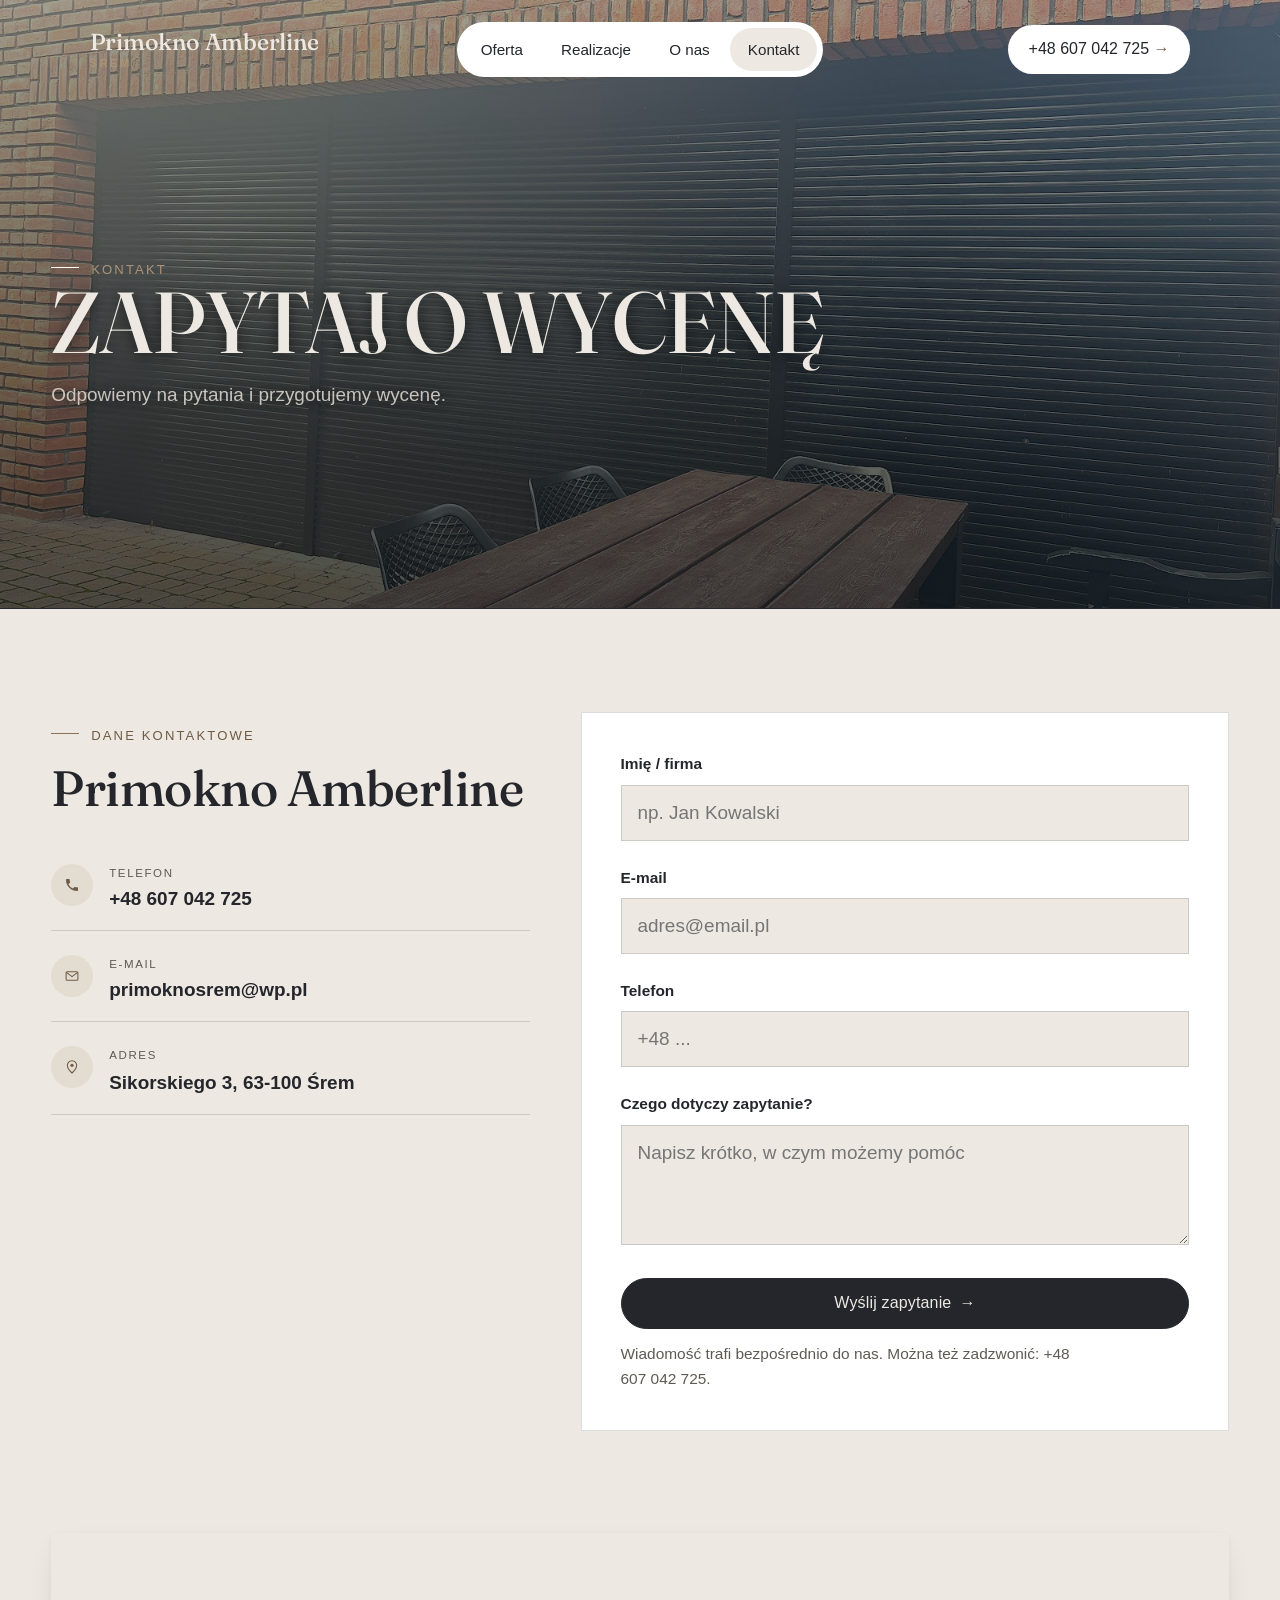
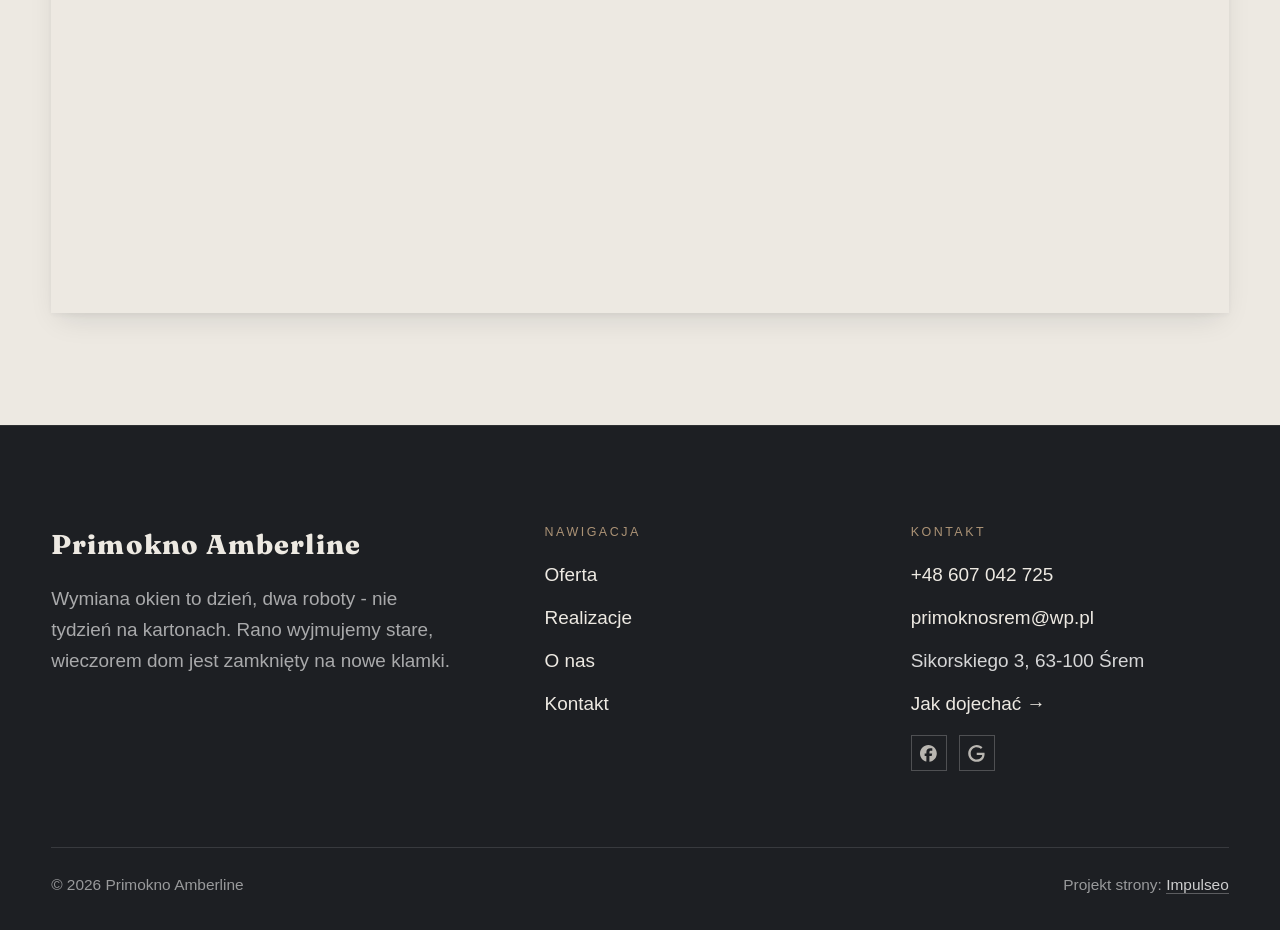
==== commit e83fa14d: "[claude-edit][cmt:78dc5759-089c-45c9-9331-b0bbebe99946] przebudowa w stylu wzorca klindworthroofing:" ====
--- a/kontakt.html
+++ b/kontakt.html
@@ -19,12 +19,14 @@
 <meta name="twitter:card" content="summary_large_image">
 <link rel="preconnect" href="https://fonts.googleapis.com">
 <link rel="preconnect" href="https://fonts.gstatic.com" crossorigin>
-<link href="https://fonts.googleapis.com/css2?family=IBM+Plex+Sans+Condensed:wght@500;600;700&family=IBM+Plex+Sans:wght@400;500;600&display=swap" rel="stylesheet">
+<link href="https://fonts.googleapis.com/css2?family=Fraunces:opsz,wght@9..144,400;9..144,500;9..144,600&display=swap" rel="stylesheet">
+<link rel="preconnect" href="https://api.fontshare.com" crossorigin>
+<link href="https://api.fontshare.com/v2/css?f[]=satoshi@400,500,700&display=swap" rel="stylesheet">
 <link rel="stylesheet" href="assets/styles.css?v=f9ef40aa">
 </head>
-<body>
+<body class="kw-skin">
 
-<header class="nav">
+<header class="nav kw-nav">
   <div class="wrap nav-inner">
     <a class="brand" href="index.html"><span class="name">Primokno Amberline</span><span class="sub">Śrem</span></a>
     <nav class="nav-links">
@@ -34,6 +36,7 @@
       <a href="kontakt.html" class="active" aria-current="page">Kontakt</a>
       <a href="kontakt.html" class="btn btn-accent">Zapytaj o wycenę</a>
     </nav>
+    <a class="kw-navphone" href="tel:+48607042725">+48 607 042 725 <span class="arr">→</span></a>
     <button class="nav-toggle" aria-label="Menu"><span></span><span></span><span></span></button>
   </div>
 </header>
--- a/assets/styles.css
+++ b/assets/styles.css
@@ -1732,3 +1732,188 @@
   .hero-cine .brandmark{white-space:normal;overflow-wrap:anywhere}
 }
 
+
+/* ============================================================
+   SKÓRA „BEŻ + GRAFIT" (04.11.2026) - układ w stylu wzorca od Szymona:
+   beżowe tło, grafitowe sekcje, brązowy akcent, szeryfowe nagłówki
+   wersalikami, przyciski-pigułki z obrysem, hero w kształcie strzałki.
+   Ten blok jest OSTATNI i wygrywa z wcześniejszymi :root.
+   ============================================================ */
+:root{
+  --paper:#EDE9E2; --paper-2:#E4DED4; --paper-3:#E4DED4;
+  --ink:#24262B; --ink-soft:#3A3C42; --muted:#5E5A53;
+  --line:rgba(36,38,43,.16);
+  --accent:#8A7258; --accent-d:#6F5B45; --accent-soft:rgba(172,147,118,.16);
+  --accent-text:#6F5B45;
+  --dark:#24262B;
+  --kw-beige:#EDE9E2; --kw-dark:#24262B; --kw-brown:#AC9376; --kw-brown-d:#6F5B45;
+  --font-display:'Fraunces','Georgia',serif;
+  --font-body:'Satoshi','Helvetica Neue',Arial,sans-serif;
+  --r-sm:0; --r-md:0; --r-lg:0;
+}
+body.kw-skin{background:var(--kw-beige);color:var(--ink);font-family:var(--font-body)}
+.kw-skin h1,.kw-skin h2,.kw-skin h3{font-family:var(--font-display);font-weight:500;letter-spacing:-.01em}
+.kw-skin .pagehead h1,.kw-skin .kw-h1,.kw-skin .kw-huge,.kw-skin .kw-project__title{text-transform:uppercase}
+.kw-skin .eyebrow,.kw-sub{font-family:var(--font-body);font-size:.82rem;letter-spacing:.16em;text-transform:uppercase;color:var(--kw-brown-d);font-weight:500}
+.kw-dark .kw-sub,.kw-dark .eyebrow{color:var(--kw-brown)}
+.kw-skin .arr{display:inline-block;transition:transform .5s var(--cta-ease,ease)}
+.kw-skin a:hover .arr{transform:translateX(4px)}
+
+/* ---------- PRZYCISKI: pigułka z obrysem ---------- */
+.kw-btn,.kw-skin .btn{display:inline-flex;align-items:center;justify-content:center;gap:.5em;padding:.95em 2.1em;border:1px solid currentColor;border-radius:999px;background:transparent;color:var(--ink);font-family:var(--font-body);font-weight:500;font-size:1rem;letter-spacing:.01em;text-decoration:none;box-shadow:none}
+.kw-btn:hover,.kw-skin .btn:hover{background:var(--ink);color:var(--kw-beige);border-color:var(--ink)}
+.kw-btn--light,.kw-dark .kw-btn,.kw-skin .cta .btn,.kw-skin footer .btn{color:#EDE9E2;border-color:rgba(237,233,226,.55)}
+.kw-btn--light:hover,.kw-dark .kw-btn:hover,.kw-skin .cta .btn:hover{background:#EDE9E2;color:var(--kw-dark);border-color:#EDE9E2}
+.kw-skin .btn-accent{background:var(--ink);color:var(--kw-beige);border-color:var(--ink)}
+.kw-skin .btn-accent:hover{background:transparent;color:var(--ink)}
+.kw-link{color:var(--ink);text-decoration:none;font-weight:500;border-bottom:1px solid var(--line);padding-bottom:2px}
+.kw-link--light{color:#EDE9E2;border-color:rgba(237,233,226,.3)}
+.kw-actions{display:flex;flex-wrap:wrap;align-items:center;gap:1.4rem 2rem;margin-top:2.2rem}
+.kw-actions--center{justify-content:center}
+.kw-center{text-align:center;margin-top:clamp(2.5rem,5vw,4rem)}
+
+/* ---------- NAGŁÓWEK: marka · pigułka z menu · telefon ---------- */
+.kw-skin .nav.kw-nav{background:transparent;backdrop-filter:none;-webkit-backdrop-filter:none;border:0;box-shadow:none;position:fixed;top:0;left:0;right:0;z-index:100}
+.kw-skin .nav.kw-nav.is-stuck{background:rgba(237,233,226,.94);backdrop-filter:blur(10px);-webkit-backdrop-filter:blur(10px);border-bottom:1px solid var(--line)}
+.kw-skin .kw-nav .nav-inner,.kw-skin .nav.is-stuck .nav-inner{height:auto;max-width:none;padding:22px clamp(18px,3vw,40px);display:grid;grid-template-columns:1fr auto 1fr;align-items:center;gap:1rem}
+.kw-skin .kw-nav .brand{flex-direction:column;align-items:flex-start;gap:0;justify-self:start;text-decoration:none;color:var(--ink);display:flex;flex-direction:column;line-height:1}
+.kw-skin .kw-nav .brand .name{font-family:var(--font-display);font-size:1.45rem;font-weight:500;letter-spacing:-.01em;text-transform:none;color:var(--ink)}
+.kw-skin .kw-nav .brand .sub{font-size:.7rem;letter-spacing:.22em;text-transform:uppercase;color:var(--kw-brown-d);margin-top:5px;padding:0;border:0;display:block}
+.kw-skin .kw-nav .nav-links{justify-self:center;display:flex;gap:.2rem;background:#fff;border-radius:999px;padding:6px!important;position:static;flex:0 0 auto;justify-content:center;gap:.2rem;box-shadow:0 1px 0 rgba(36,38,43,.04)}
+.kw-skin .kw-nav .nav-links a{color:var(--ink);padding:.6em 1.15em;border-radius:999px;font-size:.95rem;font-weight:500;text-transform:none;letter-spacing:0;text-decoration:none}
+.kw-skin .kw-nav .nav-links a:hover,.kw-skin .kw-nav .nav-links a.active{background:var(--kw-beige)}
+.kw-skin .kw-nav .nav-links a::after{display:none!important}
+.kw-skin .kw-nav .nav-links a.btn-accent{display:none}
+.kw-navphone{justify-self:end;color:var(--ink);background:#fff;border-radius:999px;padding:.7em 1.3em;text-decoration:none;font-weight:500;font-size:1rem;white-space:nowrap}
+.kw-navphone:hover{background:var(--ink);color:#fff}
+.kw-navphone .arr{color:var(--kw-brown-d)}
+.kw-skin .kw-nav .nav-toggle{display:none}
+@media (max-width:980px){
+  .kw-skin .kw-nav .nav-inner{grid-template-columns:1fr auto auto}
+  .kw-navphone{font-size:.92rem}
+  .kw-skin .kw-nav .nav-toggle{display:flex;background:#fff;border-radius:999px;width:52px;height:40px;align-items:center;justify-content:center;flex-direction:column;gap:5px;border:0}
+  .kw-skin .kw-nav .nav-toggle span{display:block;width:20px;height:1.5px;background:var(--ink);margin:0}
+  .kw-skin .kw-nav .nav-links{display:none;position:absolute!important;top:calc(100% - 6px);left:12px;right:12px;flex-direction:column;border-radius:22px;padding:10px!important;box-shadow:0 20px 40px -20px rgba(36,38,43,.35)}
+  .kw-skin .kw-nav .nav-links.open{display:flex}
+  .kw-skin .kw-nav .nav-links a{padding:.9em 1.1em;font-size:1.05rem}
+  .kw-skin .kw-nav .nav-links a.btn-accent{display:flex;justify-content:center;margin-top:6px;background:var(--ink);color:var(--kw-beige)}
+}
+@media (max-width:520px){.kw-navphone{display:none}.kw-skin .kw-nav .nav-inner{grid-template-columns:1fr auto}}
+
+/* ---------- HERO: tekst po lewej, zdjęcie w strzałce po prawej ---------- */
+.kw-hero{position:relative;min-height:min(100vh,920px);display:grid;grid-template-columns:minmax(0,1fr) minmax(0,1.05fr);align-items:center;background:var(--kw-beige);overflow:hidden;padding:0}
+.kw-hero__copy{position:relative;z-index:2;padding:140px clamp(20px,3vw,40px) 80px clamp(20px,8.3vw,120px);max-width:700px}
+.kw-h1{font-size:clamp(3rem,1.6rem + 4.6vw,5.6rem);line-height:.98;margin:1.1rem 0 1.6rem;color:var(--ink)}
+.kw-lead{font-size:clamp(1.05rem,1rem + .3vw,1.22rem);line-height:1.65;color:var(--ink-soft);max-width:44ch}
+.kw-hero .hd-rating{margin-top:2.2rem}
+.kw-hero .g-badge{display:inline-flex;align-items:center;gap:.55em;background:rgba(255,255,255,.6);border:1px solid var(--line);border-radius:999px;padding:.5em 1em;font-size:.92rem;color:var(--ink)}
+.kw-hero .gb-stars{color:var(--ink)}
+.kw-hero__art{position:absolute;top:0;right:0;bottom:0;width:52%;clip-path:polygon(38% 0,100% 0,100% 100%,38% 100%,0 50%)}
+.kw-hero__art img{width:100%;height:100%;object-fit:cover;object-position:40% 50%}
+.kw-x{position:absolute;inset:0;pointer-events:none;
+  background:
+   linear-gradient(57deg,transparent calc(56% - 22px),var(--kw-beige) calc(56% - 22px),var(--kw-beige) calc(56% + 22px),transparent calc(56% + 22px)),
+   linear-gradient(-57deg,transparent calc(70% - 22px),var(--kw-beige) calc(70% - 22px),var(--kw-beige) calc(70% + 22px),transparent calc(70% + 22px))}
+@media (max-width:900px){
+  .kw-hero{grid-template-columns:1fr;min-height:0}
+  .kw-hero__copy{padding:120px 20px 40px;max-width:none}
+  .kw-hero__art{position:relative;width:100%;height:62vw;max-height:460px;clip-path:polygon(0 0,100% 0,100% 100%,50% 86%,0 100%)}
+  .kw-x{display:none}
+}
+
+/* ---------- SEKCJE CIEMNE / BEŻOWE ---------- */
+.kw-dark{background:var(--kw-dark);color:#EDE9E2}
+.kw-dark h2,.kw-dark h3{color:#EDE9E2}
+.kw-beige{background:var(--kw-beige)}
+.kw-skin .kw-dark,.kw-skin .kw-beige{padding:clamp(80px,10vw,150px) 0}
+.kw-skin .kw-about{padding-bottom:clamp(40px,5vw,70px)}
+.kw-about__row{display:grid;grid-template-columns:1fr 2.1fr;gap:clamp(24px,5vw,80px);align-items:start;max-width:1080px;margin:0 auto}
+.kw-vlabel{justify-self:end;writing-mode:vertical-rl;transform:rotate(180deg);font-size:.8rem;letter-spacing:.22em;text-transform:uppercase;color:var(--kw-brown)}
+.kw-about__txt{font-size:clamp(1.12rem,1rem + .5vw,1.45rem);line-height:1.6;color:rgba(237,233,226,.86);max-width:46ch;margin:0}
+.kw-duo{display:grid;grid-template-columns:1.75fr 1fr;gap:clamp(20px,4vw,64px);margin-top:clamp(60px,8vw,110px);align-items:start}
+.kw-duo__card{text-decoration:none;color:#EDE9E2;display:block}
+.kw-duo__card figure{margin:0;overflow:hidden}
+.kw-duo__card--big figure{aspect-ratio:3/2}
+.kw-duo__card--small figure{aspect-ratio:4/3}
+.kw-duo__card img,.kw-svc img,.kw-project img{width:100%;height:100%;object-fit:cover;transition:transform 1.4s var(--img-ease,ease)}
+.kw-duo__card:hover img,.kw-svc:hover img,.kw-project:hover img{transform:scale(1.04)}
+.kw-duo__name{display:block;margin-top:1.1rem;font-size:1.05rem;font-weight:500}
+.kw-duo__name .arr,.kw-svc__name .arr{color:var(--kw-brown)}
+.kw-duo__note{display:block;color:rgba(237,233,226,.6);font-size:.95rem;margin-top:.25rem}
+
+.kw-skin .kw-work{padding-top:clamp(30px,4vw,60px)}
+.kw-huge{font-size:clamp(2.6rem,14.5vw,13rem);line-height:.9;text-align:center;margin:0 0 clamp(30px,5vw,70px);color:#D9D3C8;letter-spacing:-.02em}
+.kw-projects{display:grid;gap:clamp(16px,2vw,28px)}
+.kw-project{position:relative;display:block;overflow:hidden;aspect-ratio:16/8;background:#1b1c20}
+.kw-project::after{content:"";position:absolute;inset:0;background:linear-gradient(180deg,rgba(20,21,24,.55) 0,rgba(20,21,24,0) 45%)}
+.kw-project__title{position:absolute;z-index:1;top:clamp(18px,3vw,44px);left:clamp(18px,3vw,48px);margin:0;font-size:clamp(1.8rem,1rem + 3vw,3.6rem);color:#EDE9E2}
+@media (max-width:700px){.kw-project{aspect-ratio:4/3}.kw-about__row{grid-template-columns:1fr}.kw-vlabel{writing-mode:horizontal-tb;transform:none;justify-self:start}.kw-duo{grid-template-columns:1fr}}
+
+/* ---------- OFERTA: przewijane karty ---------- */
+.kw-services__head{text-align:center;max-width:760px;margin:0 auto clamp(40px,5vw,70px)}
+.kw-h2{font-size:clamp(1.9rem,1.3rem + 2.2vw,3.1rem);line-height:1.15;margin:.9rem 0 0;color:var(--ink)}
+.kw-slider{position:relative}
+.kw-track{display:grid;grid-auto-flow:column;grid-auto-columns:calc((100% - 2*clamp(18px,2.5vw,36px))/3);gap:clamp(18px,2.5vw,36px);overflow-x:auto;scroll-snap-type:x mandatory;scrollbar-width:none;padding-bottom:6px}
+.kw-track::-webkit-scrollbar{display:none}
+.kw-svc{scroll-snap-align:start;text-decoration:none;color:var(--ink);display:block}
+.kw-svc figure{margin:0;aspect-ratio:4/3;overflow:hidden}
+.kw-svc__name{display:block;margin-top:1.1rem;font-weight:700;font-size:1.05rem}
+.kw-svc__name .arr{color:var(--kw-brown-d)}
+.kw-svc p{color:var(--muted);font-size:.98rem;line-height:1.6;margin:.5rem 0 0;max-width:40ch}
+.kw-slider__nav{position:absolute;z-index:3;right:-6px;width:46px;height:46px;border-radius:50%;border:1px solid var(--line);background:#fff;color:var(--ink);font-size:1.05rem;cursor:pointer;transition:background .4s}
+.kw-slider__nav:hover{background:var(--ink);color:#fff}
+.kw-prev{top:-74px;right:52px}.kw-next{top:-74px}
+@media (max-width:900px){.kw-track{grid-auto-columns:72%}.kw-slider__nav{display:none}}
+@media (max-width:520px){.kw-track{grid-auto-columns:86%}}
+
+
+/* ---------- OPINIE ---------- */
+.kw-kudos__grid{display:grid;grid-template-columns:1fr 1.25fr;gap:clamp(30px,6vw,100px);align-items:center}
+.kw-huge--side{text-align:left;margin:0;font-size:clamp(2.6rem,1rem + 8vw,10rem)}
+.kw-quotes{display:grid;gap:clamp(28px,3vw,44px)}
+.kw-quote{margin:0;padding-bottom:clamp(24px,3vw,40px);border-bottom:1px solid rgba(237,233,226,.14)}
+.kw-quote blockquote{margin:0;font-family:var(--font-display);font-size:clamp(1.1rem,1rem + .45vw,1.4rem);line-height:1.5;color:#EDE9E2}
+.kw-quote figcaption{margin-top:1rem;font-weight:500;color:#EDE9E2}
+.kw-quote figcaption span{display:block;color:rgba(237,233,226,.55);font-weight:400;font-size:.9rem;margin-top:.2rem}
+.kw-kudos .op-google{display:inline-flex;gap:.6em;color:var(--kw-brown);text-decoration:none;font-weight:500;background:none;border:0;padding:0;box-shadow:none}
+@media (max-width:900px){.kw-kudos__grid{grid-template-columns:1fr}.kw-huge--side{text-align:center}}
+
+/* ---------- CTA z dużym numerem ---------- */
+.kw-cta{text-align:center;border-top:1px solid rgba(237,233,226,.1)}
+.kw-phone-big{font-size:clamp(2rem,9.6vw,8.4rem);line-height:1;margin:1.4rem 0 1.6rem;letter-spacing:-.02em}
+.kw-phone-big a{color:#EDE9E2;text-decoration:none;white-space:nowrap}
+.kw-phone-big a:hover{color:var(--kw-brown)}
+.kw-cta__txt{color:rgba(237,233,226,.7);max-width:52ch;margin:0 auto;font-size:1.08rem;line-height:1.6}
+
+/* ---------- PODSTRONY: ta sama skóra ---------- */
+.kw-skin main > section:not(.kw-hero):not(.kw-dark):not(.kw-beige):not(.stopklatka):not(.pagehead):not(.cta){background:var(--kw-beige)}
+.kw-skin .pagehead{background:var(--kw-dark);color:#EDE9E2;padding-top:150px}
+.kw-skin .pagehead h1{color:#EDE9E2;font-size:clamp(2.8rem,1.4rem + 5vw,6rem);line-height:.95}
+.kw-skin .pagehead p{color:rgba(237,233,226,.8)}
+.kw-skin .pagehead .eyebrow{color:var(--kw-brown)}
+.kw-skin .svc-row h3,.kw-skin .split-copy h2,.kw-skin .contact-grid h2{font-family:var(--font-display);text-transform:none}
+.kw-skin .svc-row .num{font-family:var(--font-display);color:var(--kw-brown-d)}
+.kw-skin .svc-row-art,.kw-skin .split-art,.kw-skin .tile,.kw-skin .map{border-radius:0}
+.kw-skin .cta{background:var(--kw-dark);color:#EDE9E2}
+.kw-skin .cta h2{color:#EDE9E2;font-family:var(--font-display)}
+.kw-skin .cta p{color:rgba(237,233,226,.75)}
+.kw-skin .cta .eyebrow{color:var(--kw-brown)}
+.kw-skin .form{background:#fff;border-radius:0;border:1px solid var(--line);box-shadow:none}
+.kw-skin .form input,.kw-skin .form textarea{border-radius:0;background:var(--kw-beige);border:1px solid var(--line)}
+.kw-skin .form .btn-accent{border-radius:999px}
+.kw-skin .info-row .ic{background:var(--accent-soft);color:var(--kw-brown-d);border-radius:50%}
+
+/* ---------- STOPKA ---------- */
+.kw-skin footer{background:#1d1f23;color:rgba(237,233,226,.75);border-top:1px solid rgba(237,233,226,.08)}
+.kw-skin footer .name{font-family:var(--font-display);font-size:1.7rem;color:#EDE9E2}
+.kw-skin footer h4{font-family:var(--font-body);font-size:.78rem;letter-spacing:.2em;text-transform:uppercase;color:var(--kw-brown);font-weight:500}
+.kw-skin footer a{color:#EDE9E2}
+.kw-skin footer a:hover{color:var(--kw-brown)}
+.kw-skin .sticky-reserve .sr-book{background:var(--kw-dark);border-radius:999px}
+
+body.kw-skin{overflow-x:clip}
+@media (max-width:520px){.kw-h1{font-size:clamp(2.6rem,13vw,3.4rem)}.kw-skin .pagehead h1{font-size:clamp(2.2rem,11vw,3rem)}}
+.kw-skin .stopklatka{margin:0}
+/* podstrony: nagłówek leży na ciemnym zdjęciu, więc marka jasna, dopóki pasek nie zrobi się beżowy */
+.kw-skin:not(.kw-home) .nav.kw-nav:not(.is-stuck) .brand .name{color:#EDE9E2}
+.kw-skin:not(.kw-home) .nav.kw-nav:not(.is-stuck) .brand .sub{color:var(--kw-brown)}
